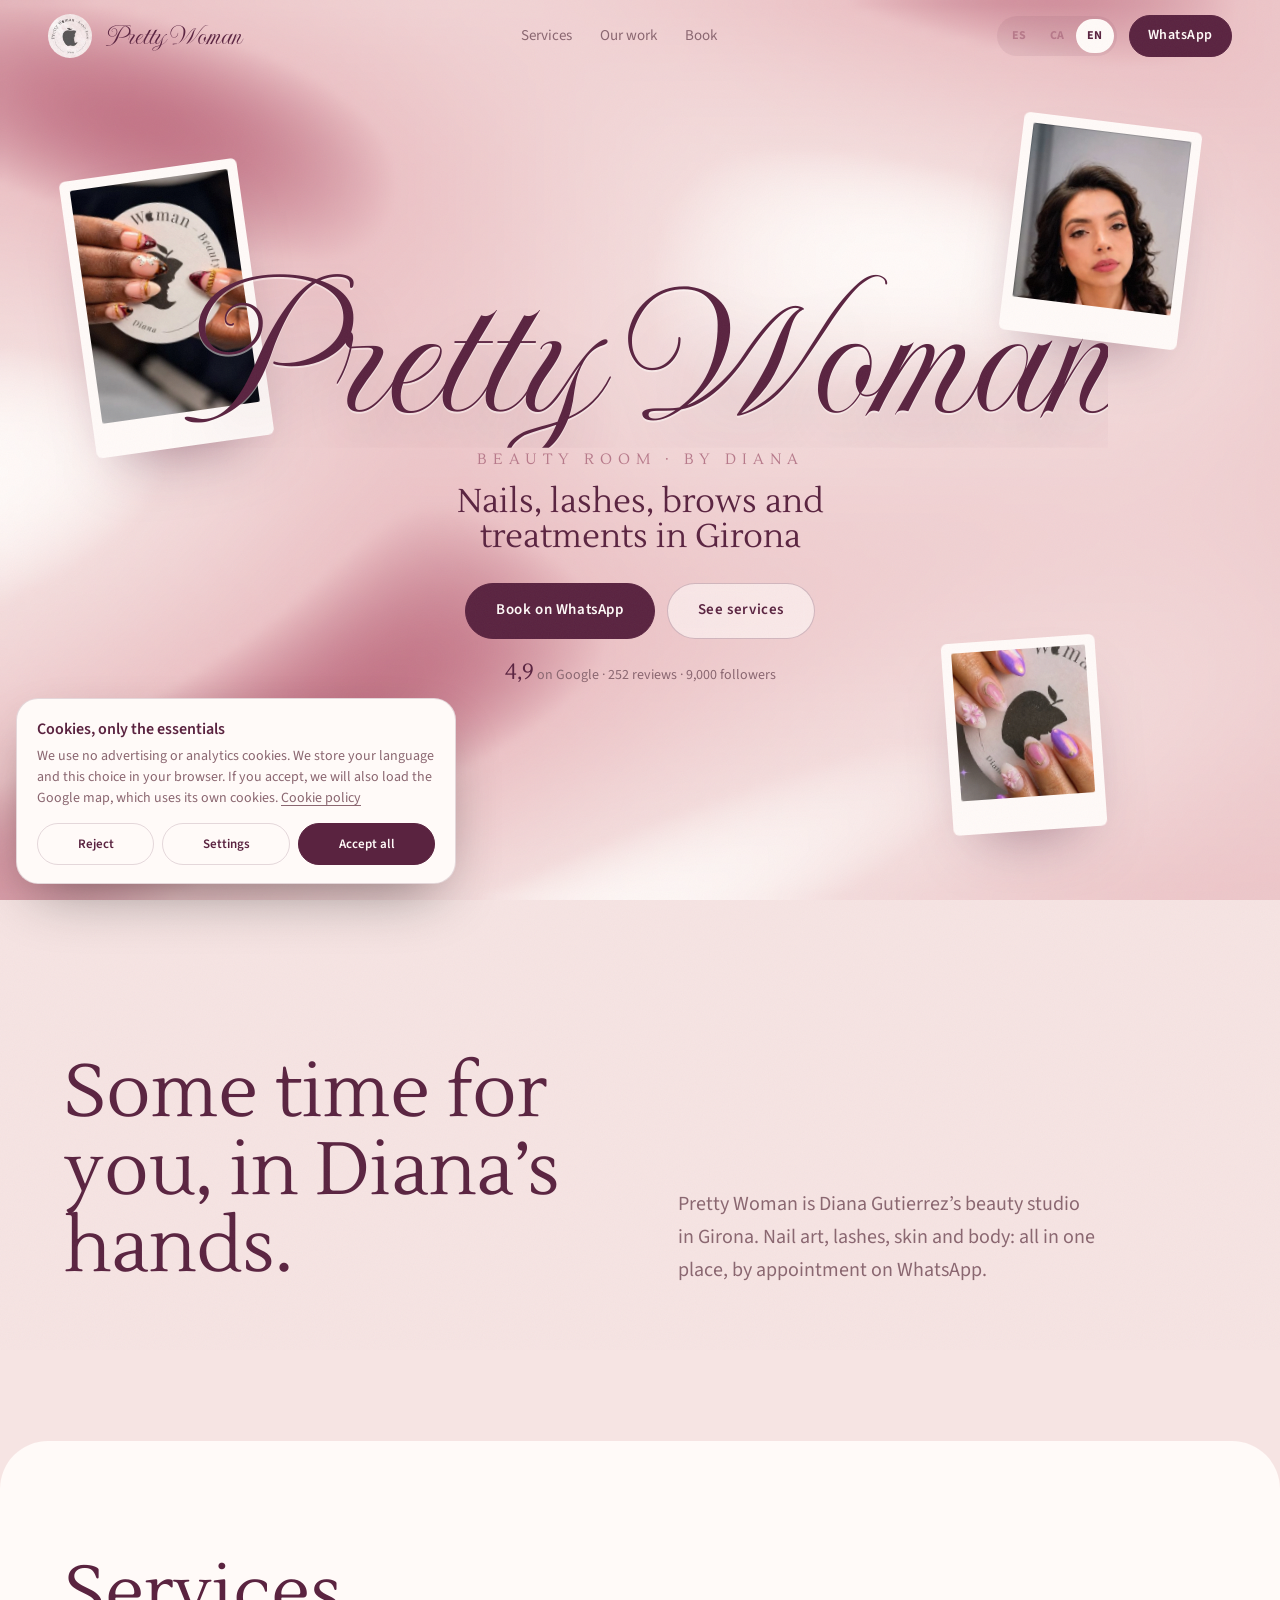
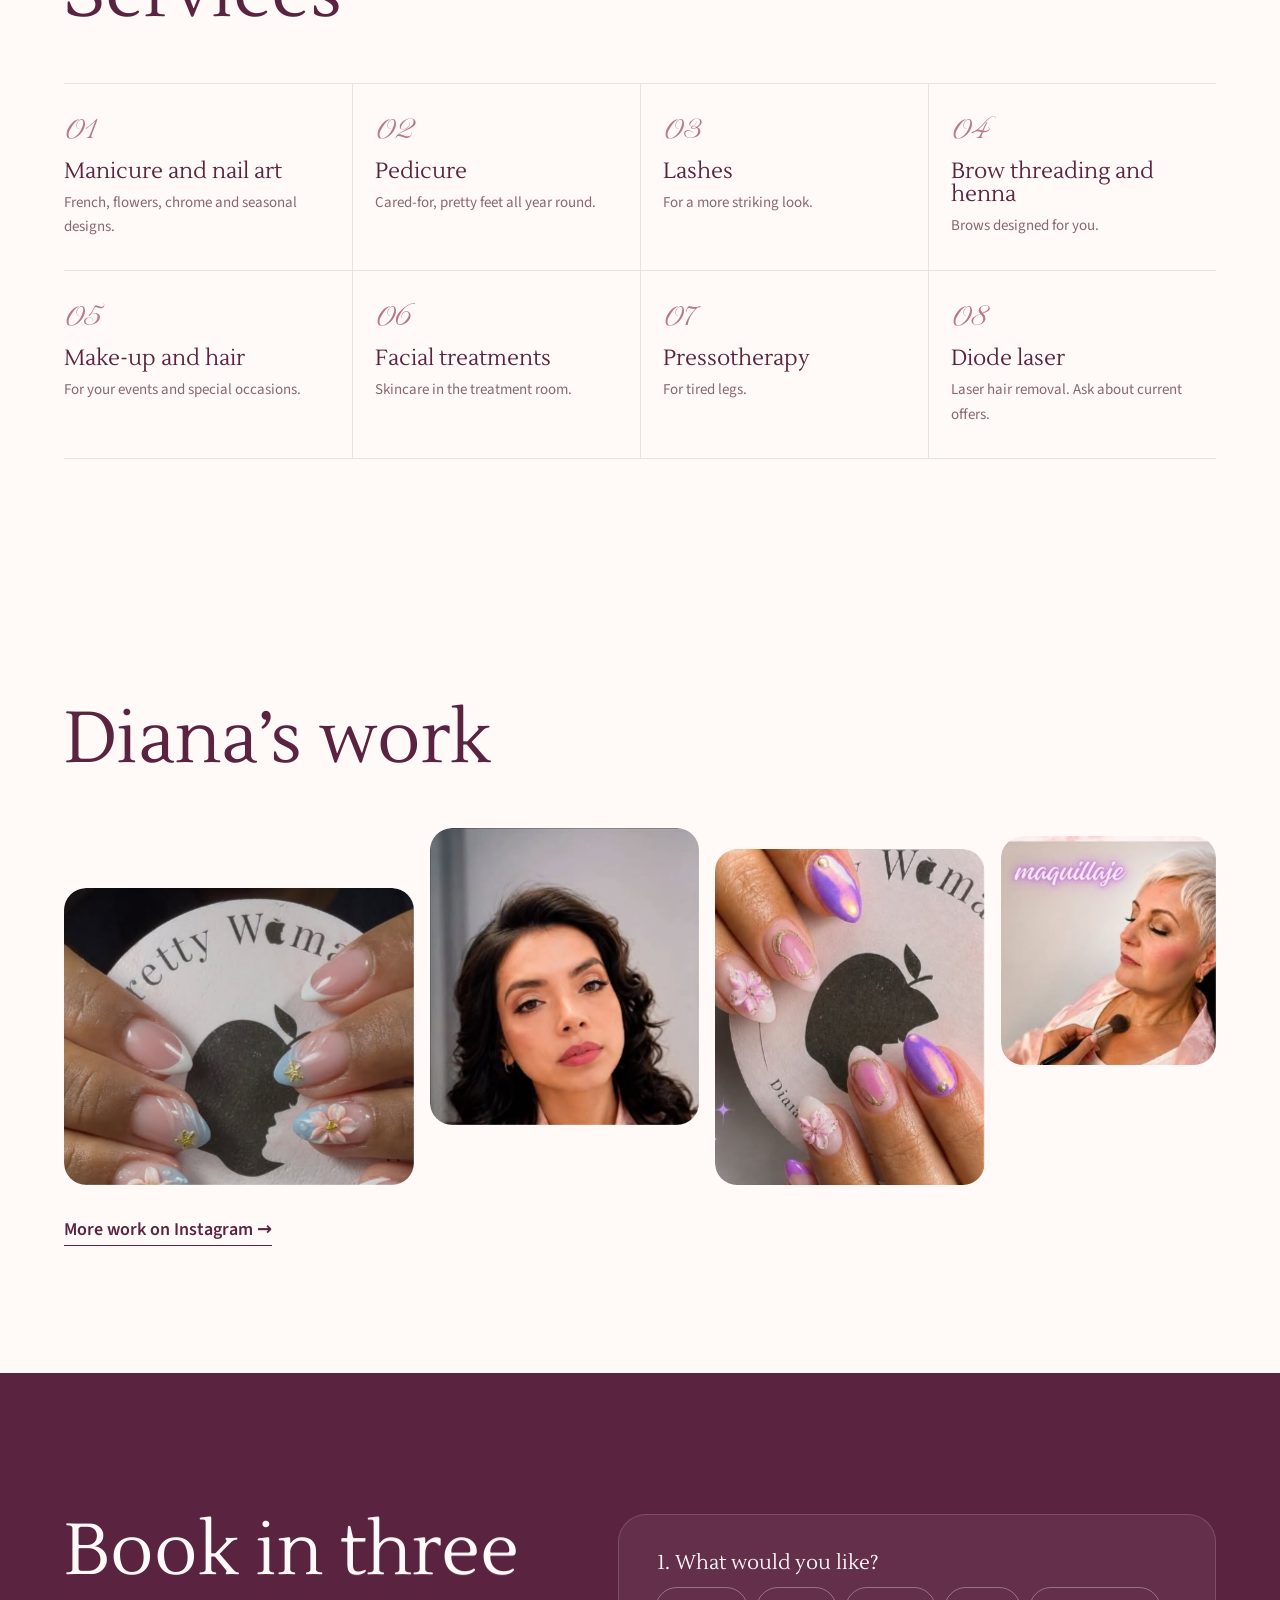
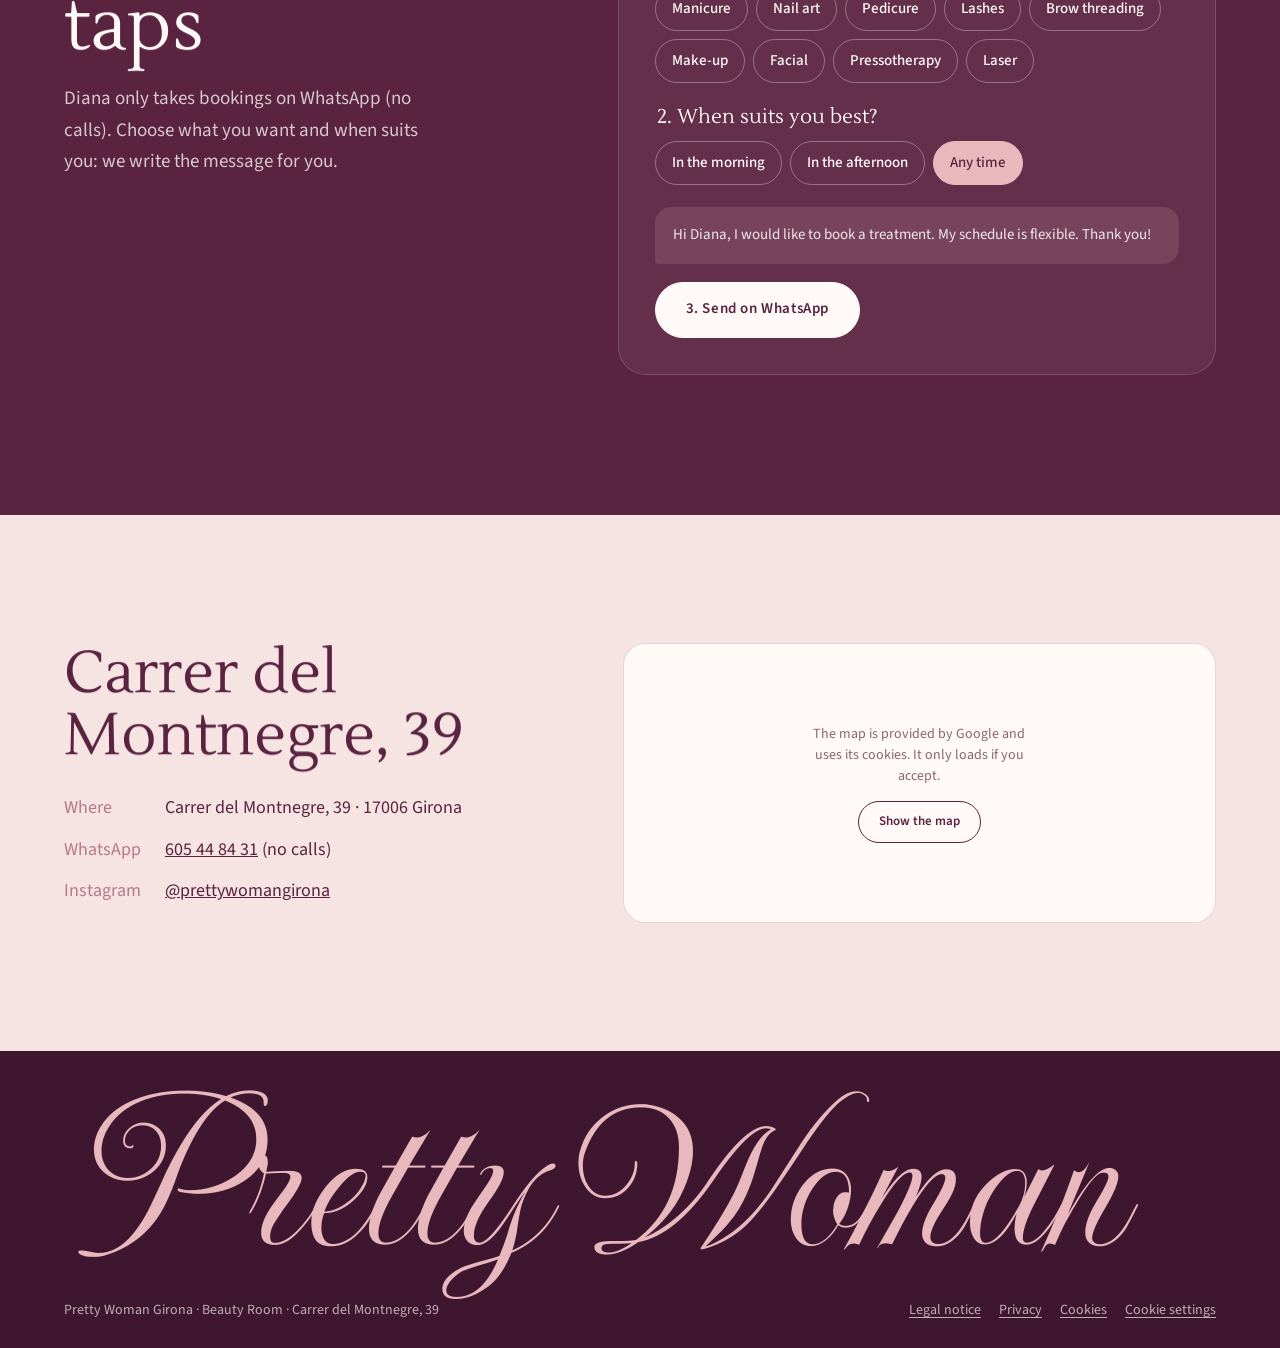
==== index.html @ 34ffedf6 "Web pretty-woman-girona Co-Authored-By: Claude Opus 5.5 <noreply@anthropic.com>" ====
<!doctype html>
<html lang="es">
<head>
<meta charset="utf-8">
<meta name="viewport" content="width=device-width, initial-scale=1, viewport-fit=cover">
<title>Pretty Woman Girona · Beauty Room by Diana</title>
<meta name="description" content="Pretty Woman Girona, Carrer del Montnegre 39. Centro de estética y belleza de Diana Gutierrez: uñas, pestañas, cejas con hilo, maquillaje, faciales, presoterapia y láser. 4,9 en Google con 252 reseñas. Cita por WhatsApp.">
<meta name="theme-color" content="#f6e4e3">
<link rel="icon" href="assets/favicon.svg" type="image/svg+xml">
<link rel="alternate" hreflang="es" href="?lang=es"><link rel="alternate" hreflang="ca" href="?lang=ca"><link rel="alternate" hreflang="en" href="?lang=en">
<meta property="og:title" content="Pretty Woman Girona · Beauty Room">
<meta property="og:description" content="Uñas, pestañas, cejas, maquillaje y tratamientos. Cita por WhatsApp.">
<meta property="og:image" content="assets/img/unas-tarjeta.jpg">
<script>document.documentElement.classList.add('js')</script>
<link rel="stylesheet" href="css/fonts.css">
<link rel="stylesheet" href="css/premium.css">
<link rel="stylesheet" href="css/style.css">
<link rel="stylesheet" href="css/legal.css">
<script type="application/ld+json">
{"@context":"https://schema.org","@type":"BeautySalon","name":"Pretty Woman Girona","telephone":"+34605448431","address":{"@type":"PostalAddress","streetAddress":"Carrer del Montnegre, 39","postalCode":"17006","addressLocality":"Girona","addressRegion":"Girona","addressCountry":"ES"},"aggregateRating":{"@type":"AggregateRating","ratingValue":"4.9","reviewCount":"252"},"sameAs":["https://www.instagram.com/prettywomangirona/"]}
</script>
</head>
<body class="grain">
<a class="skip" href="#main" data-i18n="skip">Saltar al contenido</a>

<header class="top">
  <a class="brand" href="#main" aria-label="Pretty Woman Girona, inicio"><img src="assets/img/logo.jpg" alt="" width="44" height="44"><span>Pretty Woman</span></a>
  <nav class="nav" aria-label="Principal">
    <a href="#servicios" data-i18n="n1">Servicios</a>
    <a href="#trabajos" data-i18n="n2">Trabajos</a>
    <a href="#cita" data-i18n="n3">Pide tu cita</a>
  </nav>
  <div class="top-r">
    <div class="langs" role="group" aria-label="Idioma"><button type="button" data-lang="es">ES</button><button type="button" data-lang="ca">CA</button><button type="button" data-lang="en">EN</button></div>
    <a class="btn btn-sm wa" href="https://wa.me/34605448431" target="_blank" rel="noopener" data-mag>WhatsApp</a>
  </div>
</header>

<main id="main">
  <!-- PORTADA: satén rosa en movimiento y el nombre en caligrafía -->
  <section class="hero" id="hero" aria-labelledby="h1">
    <canvas class="satin" id="satin" aria-hidden="true"></canvas>
    <figure class="card c1" aria-hidden="true"><img src="assets/img/unas-tarjeta.jpg" alt="" width="360" height="640"></figure>
    <figure class="card c2" aria-hidden="true"><img src="assets/img/peinado-maquillaje.jpg" alt="" width="360" height="397"></figure>
    <figure class="card c3" aria-hidden="true"><img src="assets/img/unas-lila.jpg" alt="" width="410" height="512"></figure>
    <div class="hero-in">
      <p class="script" aria-hidden="true">Pretty Woman</p>
      <p class="room" data-hero data-d=".9">Beauty Room · by Diana</p>
      <h1 id="h1" data-split data-hero data-d="1" data-i18n="h1">Uñas, pestañas, cejas y tratamientos en Girona</h1>
      <div class="hero-cta" data-hero data-d="1.2">
        <a class="btn wa" href="https://wa.me/34605448431" target="_blank" rel="noopener" data-mag data-i18n="cita">Pedir cita por WhatsApp</a>
        <a class="btn btn-line" href="#servicios" data-mag data-i18n="see">Ver servicios</a>
      </div>
      <p class="hero-rate" data-hero data-d="1.3"><b>4,9</b> <span data-i18n="rate">en Google · 252 reseñas · 9.000 seguidoras</span></p>
    </div>
  </section>

  <!-- MANIFIESTO -->
  <section class="intro" aria-labelledby="i-h">
    <h2 id="i-h" data-split data-i18n="ih">Un rato para ti, en manos de Diana.</h2>
    <p data-up data-i18n="ip">Pretty Woman es el centro de estética y belleza de Diana Gutierrez en Girona. Uñas con diseño, mirada, piel y cuerpo: todo en un mismo sitio, con cita previa por WhatsApp.</p>
  </section>

  <!-- SERVICIOS -->
  <section class="servicios" id="servicios" aria-labelledby="s-h">
    <h2 id="s-h" class="s-h" data-split data-i18n="sh">Servicios</h2>
    <ol class="svc">
      <li data-up><span>01</span><h3 data-i18n="s1">Manicura y diseños de uñas</h3><p data-i18n="s1p">Francesa, flores, cromados y diseños de temporada.</p></li>
      <li data-up=".05"><span>02</span><h3 data-i18n="s2">Pedicura</h3><p data-i18n="s2p">Pies cuidados y bonitos todo el año.</p></li>
      <li data-up=".1"><span>03</span><h3 data-i18n="s3">Pestañas</h3><p data-i18n="s3p">Para una mirada con más presencia.</p></li>
      <li data-up=".15"><span>04</span><h3 data-i18n="s4">Cejas con hilo y henna</h3><p data-i18n="s4p">Diseño de cejas a tu medida.</p></li>
      <li data-up=".2"><span>05</span><h3 data-i18n="s5">Maquillaje y peinado</h3><p data-i18n="s5p">Para tus eventos y ocasiones especiales.</p></li>
      <li data-up=".25"><span>06</span><h3 data-i18n="s6">Tratamientos faciales</h3><p data-i18n="s6p">Cuidado de la piel en cabina.</p></li>
      <li data-up=".3"><span>07</span><h3 data-i18n="s7">Presoterapia</h3><p data-i18n="s7p">Para las piernas cansadas.</p></li>
      <li data-up=".35"><span>08</span><h3 data-i18n="s8">Láser de diodo</h3><p data-i18n="s8p">Depilación láser. Pregunta por las promociones.</p></li>
    </ol>
  </section>

  <!-- TRABAJOS -->
  <section class="trabajos" id="trabajos" aria-labelledby="t-h">
    <h2 id="t-h" data-split data-i18n="th">Trabajos de Diana</h2>
    <div class="gal">
      <figure class="g1" data-img><img src="assets/img/unas-verano.jpg" alt="Uñas almendra con francesa y flores en relieve" width="512" height="435" loading="lazy" data-i18n-attr="alt:g1"></figure>
      <figure class="g2" data-img><img src="assets/img/peinado-maquillaje.jpg" alt="Clienta con peinado de ondas y maquillaje" width="360" height="397" loading="lazy" data-i18n-attr="alt:g2"></figure>
      <figure class="g3" data-img><img src="assets/img/unas-lila.jpg" alt="Uñas lila con cromado y flor en 3D" width="410" height="512" loading="lazy" data-i18n-attr="alt:g3"></figure>
      <figure class="g4" data-img><img src="assets/img/maquillaje.jpg" alt="Maquillaje a una clienta con brocha" width="288" height="307" loading="lazy" data-i18n-attr="alt:g4"></figure>
    </div>
    <a class="link" href="https://www.instagram.com/prettywomangirona/" target="_blank" rel="noopener" data-i18n="more">Más trabajos en Instagram →</a>
  </section>

  <!-- PIDE TU CITA: arma el mensaje de WhatsApp -->
  <section class="cita" id="cita" aria-labelledby="c-h">
    <div class="c-txt">
      <h2 id="c-h" data-split data-i18n="ch">Tu cita en tres toques</h2>
      <p data-up data-i18n="cp">Diana atiende solo por WhatsApp (no llamadas). Elige qué quieres y cuándo te va mejor: te dejamos el mensaje escrito.</p>
    </div>
    <form class="c-form" id="citaForm" data-up=".1">
      <fieldset><legend data-i18n="l1">1. ¿Qué te hacemos?</legend><div class="chips" id="chips"></div></fieldset>
      <fieldset><legend data-i18n="l2">2. ¿Cuándo te va mejor?</legend><div class="chips" id="when"></div></fieldset>
      <p class="preview" id="preview" aria-live="polite"></p>
      <a class="btn" id="send" href="https://wa.me/34605448431" target="_blank" rel="noopener" data-mag data-i18n="send">3. Enviar por WhatsApp</a>
    </form>
  </section>

  <!-- VISITA -->
  <section class="visita" id="visita" aria-labelledby="v-h">
    <div class="v-txt">
      <h2 id="v-h" data-split>Carrer del Montnegre, 39</h2>
      <dl>
        <dt data-i18n="d1">Dónde</dt><dd>Carrer del Montnegre, 39 · 17006 Girona</dd>
        <dt>WhatsApp</dt><dd><a class="wa" href="https://wa.me/34605448431" target="_blank" rel="noopener">605 44 84 31</a> <span data-i18n="d2v">(no llamadas)</span></dd>
        <dt>Instagram</dt><dd><a href="https://www.instagram.com/prettywomangirona/" target="_blank" rel="noopener">@prettywomangirona</a></dd>
      </dl>
    </div>
    <div class="cc-map v-map" data-src="https://www.google.com/maps?q=Pretty+Woman+Girona,+Carrer+del+Montnegre+39,+17006+Girona&output=embed" data-title="Mapa: Pretty Woman Girona"></div>
  </section>
</main>

<footer class="foot">
  <p class="foot-script" aria-hidden="true">Pretty Woman</p>
  <div class="foot-row">
    <p>Pretty Woman Girona · Beauty Room · Carrer del Montnegre, 39</p>
    <nav class="foot-links" aria-label="Información legal">
      <a href="aviso-legal.html" data-i18n="lg1">Aviso legal</a>
      <a href="privacidad.html" data-i18n="lg2">Privacidad</a>
      <a href="cookies.html" data-i18n="lg3">Cookies</a>
      <button type="button" data-cookies-open data-i18n="lg4">Configurar cookies</button>
    </nav>
  </div>
</footer>

<script src="js/lang.js"></script>
<script src="js/i18n.js" data-site="pretty-woman-girona"></script>
<script src="js/consent.js" data-site="pretty-woman-girona"></script>
<script src="js/vendor/gsap.min.js"></script>
<script src="js/vendor/ScrollTrigger.min.js"></script>
<script src="js/vendor/lenis.min.js"></script>
<script src="js/premium.js"></script>
<script src="js/main.js"></script>
</body>
</html>
---- css/fonts.css ----
/* Fuentes alojadas en la propia web (sin llamadas a Google) */
@font-face {
  font-family: 'Imperial Script';
  font-style: normal;
  font-weight: 400;
  font-display: swap;
  src: url(../assets/fonts/imperial-script-normal-400-latin-ext.woff2) format('woff2');
  unicode-range: U+0100-02BA, U+02BD-02C5, U+02C7-02CC, U+02CE-02D7, U+02DD-02FF, U+0304, U+0308, U+0329, U+1D00-1DBF, U+1E00-1E9F, U+1EF2-1EFF, U+2020, U+20A0-20AB, U+20AD-20C4, U+2113, U+2C60-2C7F, U+A720-A7FF;
}
@font-face {
  font-family: 'Imperial Script';
  font-style: normal;
  font-weight: 400;
  font-display: swap;
  src: url(../assets/fonts/imperial-script-normal-400-latin.woff2) format('woff2');
  unicode-range: U+0000-00FF, U+0131, U+0152-0153, U+02BB-02BC, U+02C6, U+02DA, U+02DC, U+0304, U+0308, U+0329, U+2000-206F, U+20AC, U+2122, U+2191, U+2193, U+2212, U+2215, U+FEFF, U+FFFD;
}
@font-face {
  font-family: 'Lustria';
  font-style: normal;
  font-weight: 400;
  font-display: swap;
  src: url(../assets/fonts/lustria-normal-400-latin.woff2) format('woff2');
  unicode-range: U+0000-00FF, U+0131, U+0152-0153, U+02BB-02BC, U+02C6, U+02DA, U+02DC, U+0304, U+0308, U+0329, U+2000-206F, U+20AC, U+2122, U+2191, U+2193, U+2212, U+2215, U+FEFF, U+FFFD;
}
@font-face {
  font-family: 'Source Sans 3';
  font-style: normal;
  font-weight: 300 700;
  font-display: swap;
  src: url(../assets/fonts/source-sans-3-normal-300-700-latin-ext.woff2) format('woff2');
  unicode-range: U+0100-02BA, U+02BD-02C5, U+02C7-02CC, U+02CE-02D7, U+02DD-02FF, U+0304, U+0308, U+0329, U+1D00-1DBF, U+1E00-1E9F, U+1EF2-1EFF, U+2020, U+20A0-20AB, U+20AD-20C4, U+2113, U+2C60-2C7F, U+A720-A7FF;
}
@font-face {
  font-family: 'Source Sans 3';
  font-style: normal;
  font-weight: 300 700;
  font-display: swap;
  src: url(../assets/fonts/source-sans-3-normal-300-700-latin.woff2) format('woff2');
  unicode-range: U+0000-00FF, U+0131, U+0152-0153, U+02BB-02BC, U+02C6, U+02DA, U+02DC, U+0304, U+0308, U+0329, U+2000-206F, U+20AC, U+2122, U+2191, U+2193, U+2212, U+2215, U+FEFF, U+FFFD;
}
---- css/premium.css ----
/* Kit premium común (lote Girona 2): máscaras de palabras, grano de película, marquesinas y Lenis */
html.lenis, html.lenis body { height: auto; }
.lenis.lenis-smooth { scroll-behavior: auto !important; }
.lenis.lenis-stopped { overflow: hidden; }
.js:not(.ready) [data-hero], .js:not(.ready) [data-split] { visibility: hidden; }
.w { display: inline-block; overflow: hidden; vertical-align: top; padding: 0 .02em .1em; margin: 0 -.02em -.1em; }
.w-i { display: inline-block; will-change: transform; }
[data-img] { overflow: hidden; }
[data-img] img, [data-img] video { transform-origin: 50% 50%; }
[data-mag] { transition: translate .5s cubic-bezier(.2, .9, .3, 1.2); }
/* grano de película sobre toda la web */
.grain::after { content: ""; position: fixed; inset: -50%; z-index: 300; pointer-events: none; opacity: var(--grain, .06);
  background: url("data:image/svg+xml,%3Csvg xmlns='http://www.w3.org/2000/svg' width='220' height='220'%3E%3Cfilter id='n'%3E%3CfeTurbulence type='fractalNoise' baseFrequency='.85' numOctaves='3' stitchTiles='stitch'/%3E%3C/filter%3E%3Crect width='220' height='220' filter='url(%23n)'/%3E%3C/svg%3E");
  animation: grain 1.2s steps(6) infinite; }
@keyframes grain { 0% { translate: 0 0; } 20% { translate: -4% 3%; } 40% { translate: 3% -5%; } 60% { translate: -6% -2%; } 80% { translate: 5% 4%; } 100% { translate: 0 0; } }
/* marquesina infinita */
.mq { overflow: hidden; white-space: nowrap; }
.mq-t { display: inline-flex; animation: mq var(--mq, 30s) linear infinite; }
.mq-t > * { flex: none; }
@keyframes mq { to { transform: translateX(-50%); } }
@media (prefers-reduced-motion: reduce) { .grain::after, .mq-t { animation: none; } }
---- css/style.css ----
/* Pretty Woman · «Satén»: seda rosa que se mueve detrás de una caligrafía, tarjetas flotantes y la cita armada para WhatsApp */
:root {
  --blush: #f6e4e3; --pearl: #fffaf8; --rose: #e9b8bd; --mauve: #b7798a; --plum: #5a2340; --plum-2: #3e1630; --mute: #8a6670; --line: #5a23401f;
  --f-s: "Imperial Script", cursive; --f-d: "Lustria", Georgia, serif; --f-b: "Source Sans 3", system-ui, sans-serif;
  --ease: cubic-bezier(.16, 1, .3, 1); --r: 22px;
  --c-bg: var(--blush); --c-card: var(--pearl); --c-ink: var(--plum); --c-mute: var(--mute); --c-line: #5a234029; --c-acc: var(--plum); --c-acc-ink: var(--pearl);
}
*, *::before, *::after { box-sizing: border-box; }
html { -webkit-text-size-adjust: 100%; }
body { margin: 0; background: var(--blush); color: var(--plum); font: 400 18px/1.65 var(--f-b); -webkit-font-smoothing: antialiased; overflow-x: hidden; --grain: .04; }
img { display: block; max-width: 100%; height: auto; }
a { color: inherit; }
::selection { background: var(--plum); color: var(--pearl); }
:focus-visible { outline: 2px solid var(--plum); outline-offset: 3px; }
.skip { position: absolute; left: 12px; top: -60px; z-index: 100; padding: 10px 16px; background: var(--plum); color: var(--pearl); border-radius: 999px; }
.skip:focus { top: 12px; }
h1, h2, h3 { margin: 0; font-family: var(--f-d); font-weight: 400; line-height: 1.05; }
h2 { font-size: clamp(40px, 5.6vw, 88px); }
.btn { display: inline-flex; align-items: center; justify-content: center; min-height: 56px; padding: 0 30px; border-radius: 999px; background: var(--plum); color: var(--pearl); text-decoration: none; font-weight: 600; font-size: 15px; letter-spacing: .04em; border: 1px solid var(--plum); }
.btn-line { background: #fffaf899; color: var(--plum); border-color: #5a234040; backdrop-filter: blur(6px); }
.btn-sm { min-height: 42px; padding: 0 18px; font-size: 14px; }
@media (hover: hover) and (pointer: fine) { .btn { transition: background .35s, color .35s, box-shadow .4s; } .btn:hover { background: var(--plum-2); box-shadow: 0 16px 40px -14px #5a2340aa; } .btn-line:hover { background: var(--plum); color: var(--pearl); } }

/* ---------- cabecera ---------- */
.top { position: fixed; z-index: 50; inset: 0 0 auto; display: flex; align-items: center; justify-content: space-between; gap: 16px; padding: 14px clamp(16px, 4vw, 48px); transition: background .4s, translate .6s var(--ease); }
.top.solid { background: #f6e4e3e6; backdrop-filter: blur(14px); }
.top.hide { translate: 0 -100%; }
.brand { display: flex; align-items: center; gap: 12px; text-decoration: none; font: 400 30px/1 var(--f-s); }
.brand img { width: 44px; height: 44px; border-radius: 50%; }
.nav { display: flex; gap: 28px; font-size: 15px; }
.nav a { text-decoration: none; color: var(--mute); }
.top-r { display: flex; align-items: center; gap: 12px; }
.langs { display: flex; padding: 3px; border-radius: 999px; background: #5a234012; }
.langs button { min-width: 38px; min-height: 34px; border: 0; border-radius: 999px; background: none; color: var(--mauve); font: 700 12px/1 var(--f-b); }
.langs button[aria-pressed="true"] { background: var(--pearl); color: var(--plum); }
@media (hover: hover) and (pointer: fine) { .nav a:hover { color: var(--plum); } }
@media (max-width: 860px) { .nav { display: none; } }
@media (max-width: 460px) { .top-r .btn-sm { display: none; } }

/* ---------- portada ---------- */
.hero { position: relative; min-height: 100svh; overflow: hidden; display: grid; place-items: center; text-align: center; padding: 110px clamp(16px, 5vw, 80px) 60px; isolation: isolate; }
.satin { position: absolute; inset: 0; z-index: -2; width: 100%; height: 100%; }
.card { position: absolute; z-index: -1; margin: 0; padding: 10px 10px 34px; background: var(--pearl); border-radius: 6px; box-shadow: 0 30px 60px -30px #5a234088; }
.card img { width: 100%; height: 100%; object-fit: cover; border-radius: 2px; }
.c1 { width: clamp(130px, 14vw, 220px); aspect-ratio: 9 / 14; left: 6vw; top: 18vh; rotate: -8deg; }
.c2 { width: clamp(130px, 14vw, 220px); aspect-ratio: 9 / 11; right: 7vw; top: 14vh; rotate: 7deg; }
.c3 { width: clamp(120px, 12vw, 190px); aspect-ratio: 4 / 5; right: 14vw; bottom: 8vh; rotate: -4deg; }
.hero-in { max-width: 980px; }
.script { margin: 0; font: 400 clamp(96px, 16vw, 270px)/.9 var(--f-s); color: var(--plum); text-shadow: 0 2px 0 #fffaf880, 0 30px 60px #5a234033; }
.room { margin: 4px 0 18px; font: 400 15px/1 var(--f-d); letter-spacing: .4em; text-transform: uppercase; color: var(--mauve); }
.hero h1 { font-size: clamp(24px, 2.6vw, 38px); max-width: 24ch; margin: 0 auto; }
.hero-cta { display: flex; flex-wrap: wrap; justify-content: center; gap: 12px; margin-top: 28px; }
.hero-rate { margin: 22px 0 0; font-size: 14px; color: var(--mute); }
.hero-rate b { font: 400 22px/1 var(--f-d); color: var(--plum); }
@media (max-width: 760px) { .c1 { left: -4vw; top: 12vh; } .c2 { right: -4vw; top: 10vh; } .c3 { display: none; } .script { font-size: 25vw; } }

/* ---------- manifiesto ---------- */
.intro { display: grid; grid-template-columns: 1fr 1fr; gap: clamp(28px, 6vw, 100px); align-items: end; padding: clamp(90px, 12vw, 170px) clamp(16px, 5vw, 80px); }
.intro h2 { font-size: clamp(42px, 5.8vw, 92px); }
.intro p { margin: 0; color: var(--mute); font-size: 20px; max-width: 42ch; }
@media (max-width: 860px) { .intro { grid-template-columns: 1fr; } }

/* ---------- servicios ---------- */
.servicios { padding: clamp(70px, 9vw, 130px) clamp(16px, 5vw, 80px); background: var(--pearl); border-radius: 48px 48px 0 0; }
.s-h { margin-bottom: clamp(30px, 4vw, 56px); }
.svc { list-style: none; margin: 0; padding: 0; display: grid; grid-template-columns: repeat(4, 1fr); gap: 0; border-top: 1px solid var(--line); }
.svc li { padding: 28px 22px 30px 0; border-bottom: 1px solid var(--line); }
.svc li:not(:nth-child(4n+1)) { padding-left: 22px; border-left: 1px solid var(--line); }
.svc span { display: block; font: 400 34px/1 var(--f-s); color: var(--mauve); margin-bottom: 14px; }
.svc h3 { font-size: 22px; margin-bottom: 8px; }
.svc p { margin: 0; color: var(--mute); font-size: 15px; }
@media (max-width: 960px) { .svc { grid-template-columns: 1fr 1fr; } .svc li:not(:nth-child(4n+1)) { padding-left: 0; border-left: 0; } .svc li:nth-child(even) { padding-left: 22px; border-left: 1px solid var(--line); } }

/* ---------- trabajos ---------- */
.trabajos { padding: clamp(80px, 10vw, 150px) clamp(16px, 5vw, 80px); background: var(--pearl); }
.trabajos h2 { margin-bottom: clamp(30px, 4vw, 56px); }
.gal { display: grid; grid-template-columns: 1.3fr 1fr 1fr .8fr; gap: 16px; align-items: end; margin-bottom: 30px; }
.gal figure { margin: 0; border-radius: var(--r); }
.gal img { width: 100%; height: 100%; object-fit: cover; border-radius: var(--r); }
.g1 { aspect-ratio: 512 / 435; } .g2 { aspect-ratio: 360 / 397; margin-bottom: 60px !important; } .g3 { aspect-ratio: 4 / 5; } .g4 { aspect-ratio: 288 / 307; margin-bottom: 120px !important; }
.link { color: var(--plum); text-decoration: none; font-weight: 600; border-bottom: 1px solid currentColor; padding-bottom: 3px; }
@media (max-width: 860px) { .gal { grid-template-columns: 1fr 1fr; } .gal figure { margin-bottom: 0 !important; } }

/* ---------- cita ---------- */
.cita { display: grid; grid-template-columns: .9fr 1.1fr; gap: clamp(28px, 5vw, 80px); align-items: start; padding: clamp(90px, 11vw, 160px) clamp(16px, 5vw, 80px); background: var(--plum); color: var(--pearl); }
.cita h2 { margin-bottom: 18px; }
.c-txt p { color: #fffaf8c4; max-width: 40ch; font-size: 19px; }
.c-form { background: #fffaf80f; border: 1px solid #fffaf826; border-radius: 28px; padding: clamp(20px, 3vw, 36px); }
.c-form fieldset { border: 0; margin: 0 0 22px; padding: 0; }
.c-form legend { margin-bottom: 12px; font: 400 20px/1.2 var(--f-d); }
.chips { display: flex; flex-wrap: wrap; gap: 8px; }
.chips button { min-height: 44px; padding: 0 16px; border-radius: 999px; border: 1px solid #fffaf855; background: none; color: var(--pearl); font: 500 15px/1 var(--f-b); cursor: pointer; transition: background .25s, color .25s; }
.chips button[aria-pressed="true"] { background: var(--rose); border-color: var(--rose); color: var(--plum); }
.preview { min-height: 3.4em; margin: 0 0 18px; padding: 16px 18px; border-radius: 16px 16px 16px 4px; background: #e9b8bd26; font-size: 15px; color: #fffaf8e6; }
.cita .btn { background: var(--pearl); color: var(--plum); border-color: var(--pearl); }
@media (max-width: 860px) { .cita { grid-template-columns: 1fr; } }

/* ---------- visita ---------- */
.visita { display: grid; grid-template-columns: 1fr 1.2fr; gap: clamp(24px, 5vw, 80px); padding: clamp(80px, 10vw, 130px) clamp(16px, 5vw, 80px); }
.visita h2 { font-size: clamp(36px, 4.6vw, 70px); margin-bottom: 26px; }
.visita dl { display: grid; grid-template-columns: auto 1fr; gap: 12px 24px; margin: 0; }
.visita dt { color: var(--mauve); }
.visita dd { margin: 0; }
.v-map { min-height: 380px; }
@media (max-width: 860px) { .visita { grid-template-columns: 1fr; } }

.foot { padding: 26px clamp(16px, 5vw, 80px); background: var(--plum-2); color: #fffaf8aa; overflow: hidden; }
.foot-script { margin: 0 0 14px; font: 400 clamp(90px, 18vw, 280px)/.9 var(--f-s); color: var(--rose); white-space: nowrap; }
.foot-row { display: flex; flex-wrap: wrap; justify-content: space-between; gap: 12px 24px; font-size: 14px; }
.foot-row p { margin: 0; }
.foot-links { display: flex; flex-wrap: wrap; gap: 18px; }
.foot-links a, .foot-links button { color: inherit; font: inherit; background: none; border: 0; padding: 0; cursor: pointer; text-decoration: underline; text-underline-offset: 3px; }
---- css/legal.css ----
/* Común a todas las webs del lote: aviso de cookies, panel, mapa con consentimiento y páginas legales.
   Usa las variables de cada web: --c-bg --c-card --c-ink --c-mute --c-line --c-acc --c-acc-ink --f-d --f-b --r */

/* ---------- aviso de cookies ---------- */
.ck { position: fixed; z-index: 9000; left: 16px; bottom: 16px; width: min(440px, calc(100vw - 32px)); padding: 20px 20px 18px; background: var(--c-card); color: var(--c-ink); border: 1px solid var(--c-line); border-radius: var(--r, 14px); box-shadow: 0 24px 60px -20px rgba(0,0,0,.45); font: 400 14px/1.5 var(--f-b); opacity: 0; translate: 0 24px; transition: opacity .45s cubic-bezier(.2,.8,.2,1), translate .55s cubic-bezier(.2,.8,.2,1); pointer-events: none; }
.ck.show { opacity: 1; translate: 0 0; pointer-events: auto; }
.ck-h { margin: 0 0 6px; font: 600 16px/1.3 var(--f-b); }
.ck-p { margin: 0 0 14px; color: var(--c-mute); }
.ck-p a, .ck-more a { color: inherit; text-decoration: underline; text-underline-offset: 3px; }
.ck-btns { display: flex; flex-wrap: wrap; gap: 8px; }
.ck-b { flex: 1 1 auto; min-height: 42px; padding: 0 14px; border: 1px solid var(--c-line); border-radius: 999px; background: transparent; color: var(--c-ink); font: 600 13px/1 var(--f-b); }
.ck-b.ck-main { background: var(--c-acc); border-color: var(--c-acc); color: var(--c-acc-ink); }
.ck-b:focus-visible, .ck-x:focus-visible, .cc-map-btn:focus-visible { outline: 2px solid var(--c-acc); outline-offset: 2px; }
@media (hover: hover) and (pointer: fine) { .ck-b { transition: background .25s, border-color .25s; } .ck-b:hover { border-color: var(--c-ink); } .ck-b.ck-main:hover { filter: brightness(1.08); } }

.ck-dlg { width: min(520px, calc(100vw - 32px)); padding: 0; border: 1px solid var(--c-line); border-radius: var(--r, 14px); background: var(--c-card); color: var(--c-ink); font: 400 14px/1.5 var(--f-b); }
.ck-dlg::backdrop { background: rgba(0,0,0,.55); backdrop-filter: blur(3px); }
.ck-in { padding: 22px; display: grid; gap: 14px; }
.ck-top { display: flex; align-items: center; justify-content: space-between; gap: 12px; }
.ck-ph { margin: 0; font: 600 18px/1.2 var(--f-b); }
.ck-x { width: 40px; height: 40px; border: 1px solid var(--c-line); border-radius: 50%; background: none; color: inherit; font-size: 22px; line-height: 1; }
.ck-row { display: flex; gap: 16px; align-items: center; justify-content: space-between; padding: 14px 0; border-top: 1px solid var(--c-line); }
.ck-row b { display: block; margin-bottom: 2px; }
.ck-row p { margin: 0; color: var(--c-mute); font-size: 13px; }
.ck-fixed { flex: none; font-size: 12px; color: var(--c-mute); }
.ck-sw { position: relative; flex: none; width: 46px; height: 26px; }
.ck-sw input { position: absolute; inset: 0; opacity: 0; margin: 0; }
.ck-sw i { position: absolute; inset: 0; border-radius: 99px; background: var(--c-line); transition: background .25s; }
.ck-sw i::after { content: ""; position: absolute; top: 3px; left: 3px; width: 20px; height: 20px; border-radius: 50%; background: var(--c-card); box-shadow: 0 1px 3px rgba(0,0,0,.3); transition: translate .25s cubic-bezier(.3,.7,.2,1); }
.ck-sw input:checked + i { background: var(--c-acc); }
.ck-sw input:checked + i::after { translate: 20px 0; }
.ck-sw input:focus-visible + i { outline: 2px solid var(--c-acc); outline-offset: 2px; }
.ck-more { margin: 0; font-size: 13px; color: var(--c-mute); }

/* ---------- mapa con consentimiento ---------- */
.cc-map { position: relative; overflow: hidden; border-radius: var(--r, 14px); background: var(--c-card); border: 1px solid var(--c-line); min-height: 280px; }
.cc-map iframe { position: absolute; inset: 0; width: 100%; height: 100%; border: 0; }
.cc-map-ph { position: absolute; inset: 0; display: grid; place-content: center; gap: 14px; padding: 24px; text-align: center; color: var(--c-mute); font: 400 14px/1.5 var(--f-b); }
.cc-map-ph p { margin: 0; max-width: 32ch; }
.cc-map-btn { justify-self: center; min-height: 42px; padding: 0 20px; border-radius: 999px; border: 1px solid var(--c-ink); background: none; color: var(--c-ink); font: 600 13px/1 var(--f-b); }

/* ---------- páginas legales ---------- */
.legal-page { background: var(--c-bg); color: var(--c-ink); font: 400 16px/1.7 var(--f-b); margin: 0; }
.legal-top { display: flex; align-items: center; justify-content: space-between; gap: 16px; padding: 20px clamp(16px, 5vw, 56px); border-bottom: 1px solid var(--c-line); }
.legal-brand { font: 400 22px/1 var(--f-d); color: inherit; text-decoration: none; }
.legal-back { display: inline-flex; align-items: center; gap: 8px; min-height: 42px; padding: 0 16px; border: 1px solid var(--c-line); border-radius: 999px; color: inherit; text-decoration: none; font-size: 14px; }
.legal { max-width: 760px; margin: 0 auto; padding: clamp(40px, 8vw, 90px) 16px 80px; }
.legal h1 { margin: 0 0 8px; font: 400 clamp(36px, 7vw, 64px)/1.05 var(--f-d); }
.legal h2 { margin: 44px 0 10px; font: 600 20px/1.3 var(--f-b); }
.legal .upd { color: var(--c-mute); font-size: 14px; margin: 0 0 28px; }
.legal a { color: inherit; text-underline-offset: 3px; }
.legal dl { display: grid; grid-template-columns: minmax(120px, 30%) 1fr; gap: 8px 18px; margin: 16px 0; padding: 18px; border: 1px solid var(--c-line); border-radius: var(--r, 14px); background: var(--c-card); }
.legal dt { color: var(--c-mute); }
.legal dd { margin: 0; }
.legal mark { background: #ffe36e; color: #1a1a1a; padding: 0 4px; border-radius: 3px; }
.legal table { width: 100%; border-collapse: collapse; margin: 16px 0; font-size: 14px; }
.legal th, .legal td { text-align: left; vertical-align: top; padding: 10px 8px; border-bottom: 1px solid var(--c-line); }
.legal-btn { display: inline-flex; align-items: center; min-height: 44px; padding: 0 20px; border-radius: 999px; border: 1px solid var(--c-ink); background: none; color: var(--c-ink); font: 600 14px/1 var(--f-b); margin: 6px 0 12px; }
.legal-foot { padding: 28px clamp(16px, 5vw, 56px); border-top: 1px solid var(--c-line); display: flex; flex-wrap: wrap; gap: 12px 24px; align-items: center; justify-content: space-between; font-size: 13px; color: var(--c-mute); }
.legal-links { display: flex; flex-wrap: wrap; gap: 6px 18px; }
.legal-links a, .legal-links button { color: inherit; background: none; border: 0; padding: 0; font: inherit; text-decoration: underline; text-underline-offset: 3px; }
@media (max-width: 560px) { .legal dl { grid-template-columns: 1fr; gap: 2px; } .legal dd { margin-bottom: 10px; } .legal table { display: block; overflow-x: auto; } }
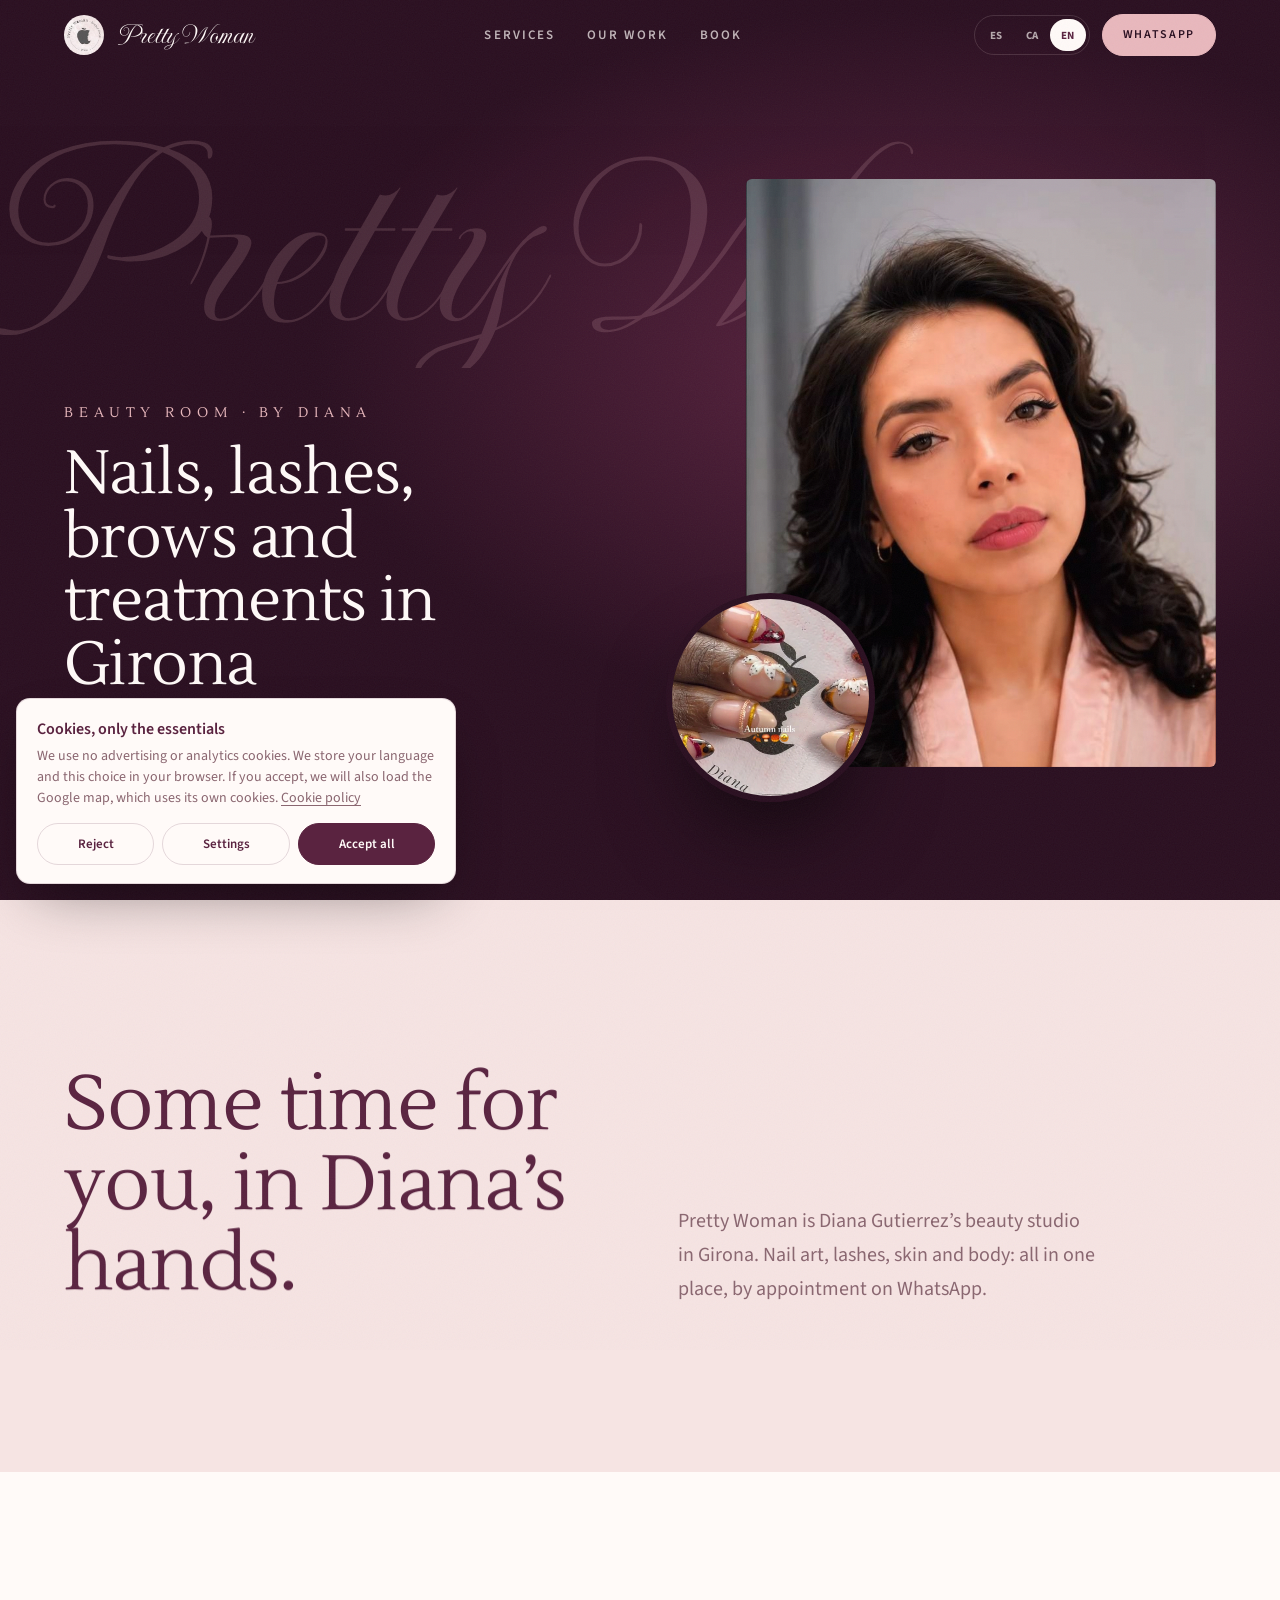
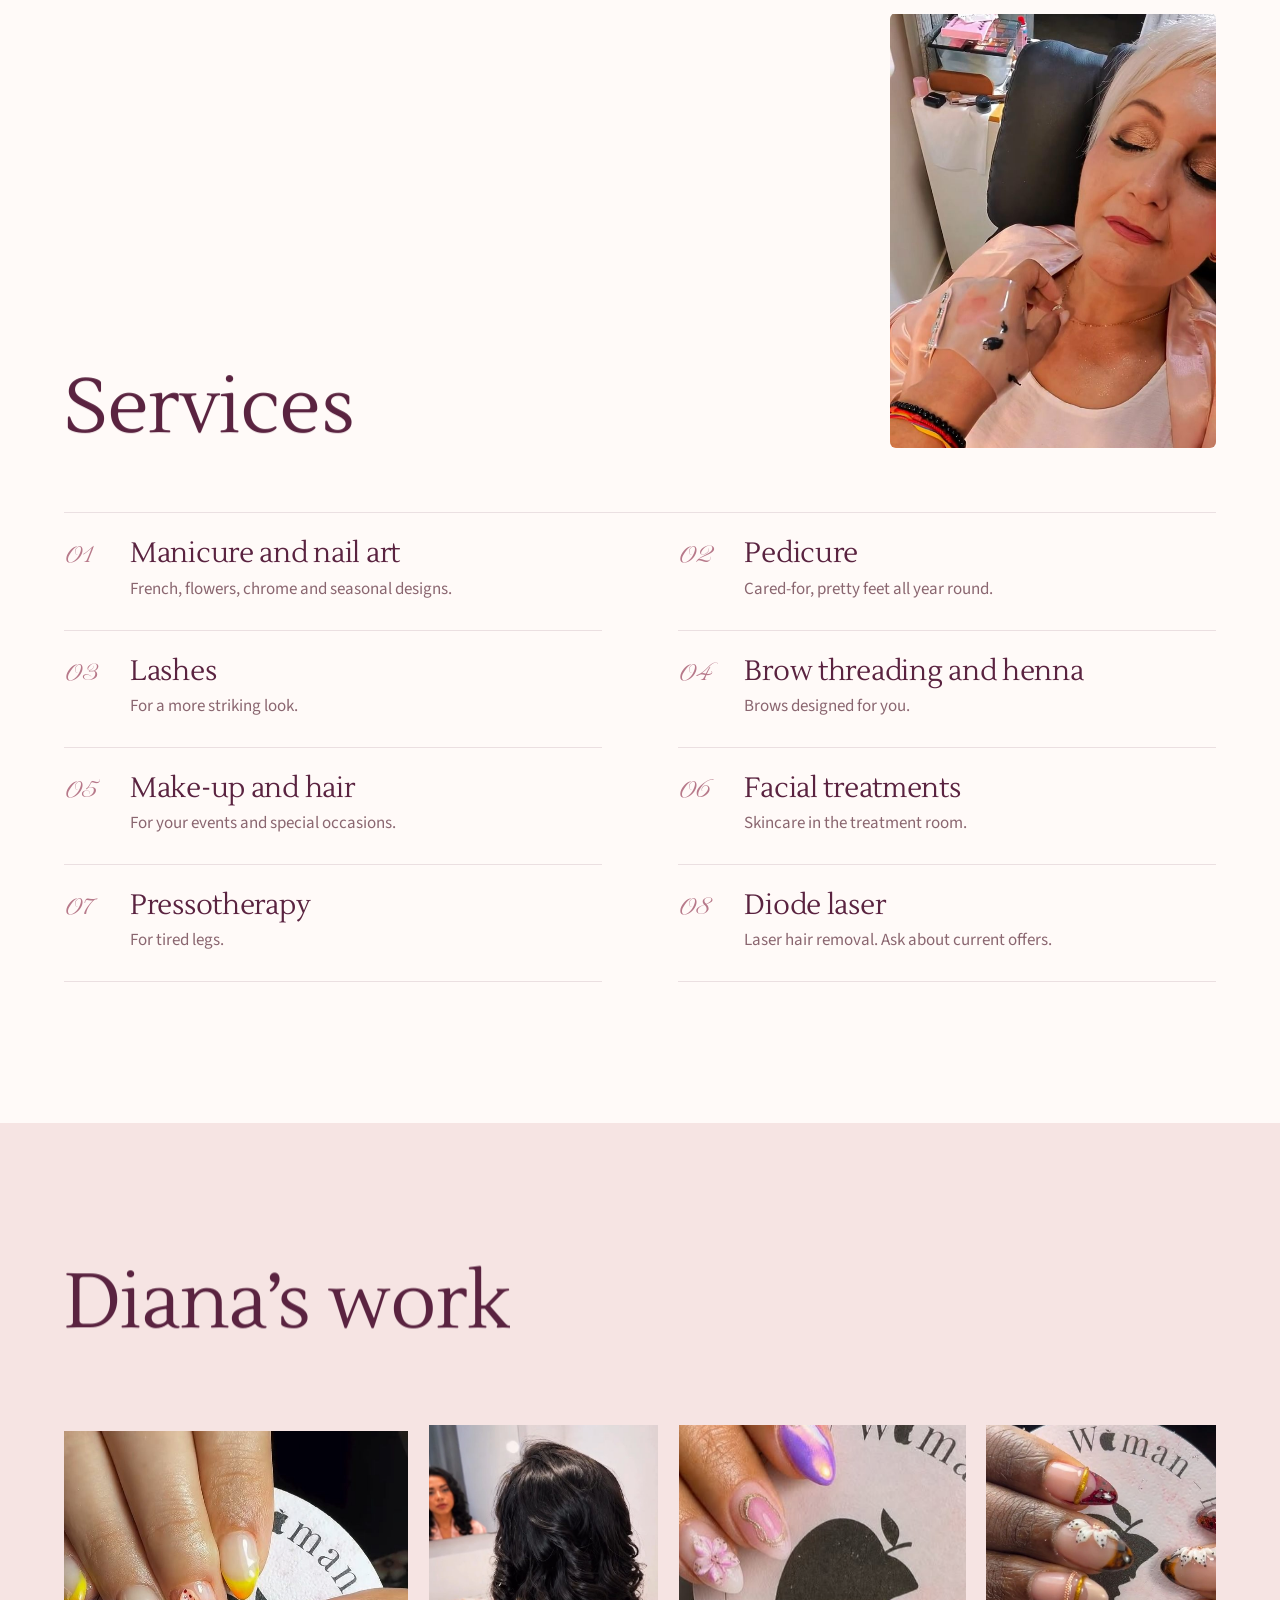
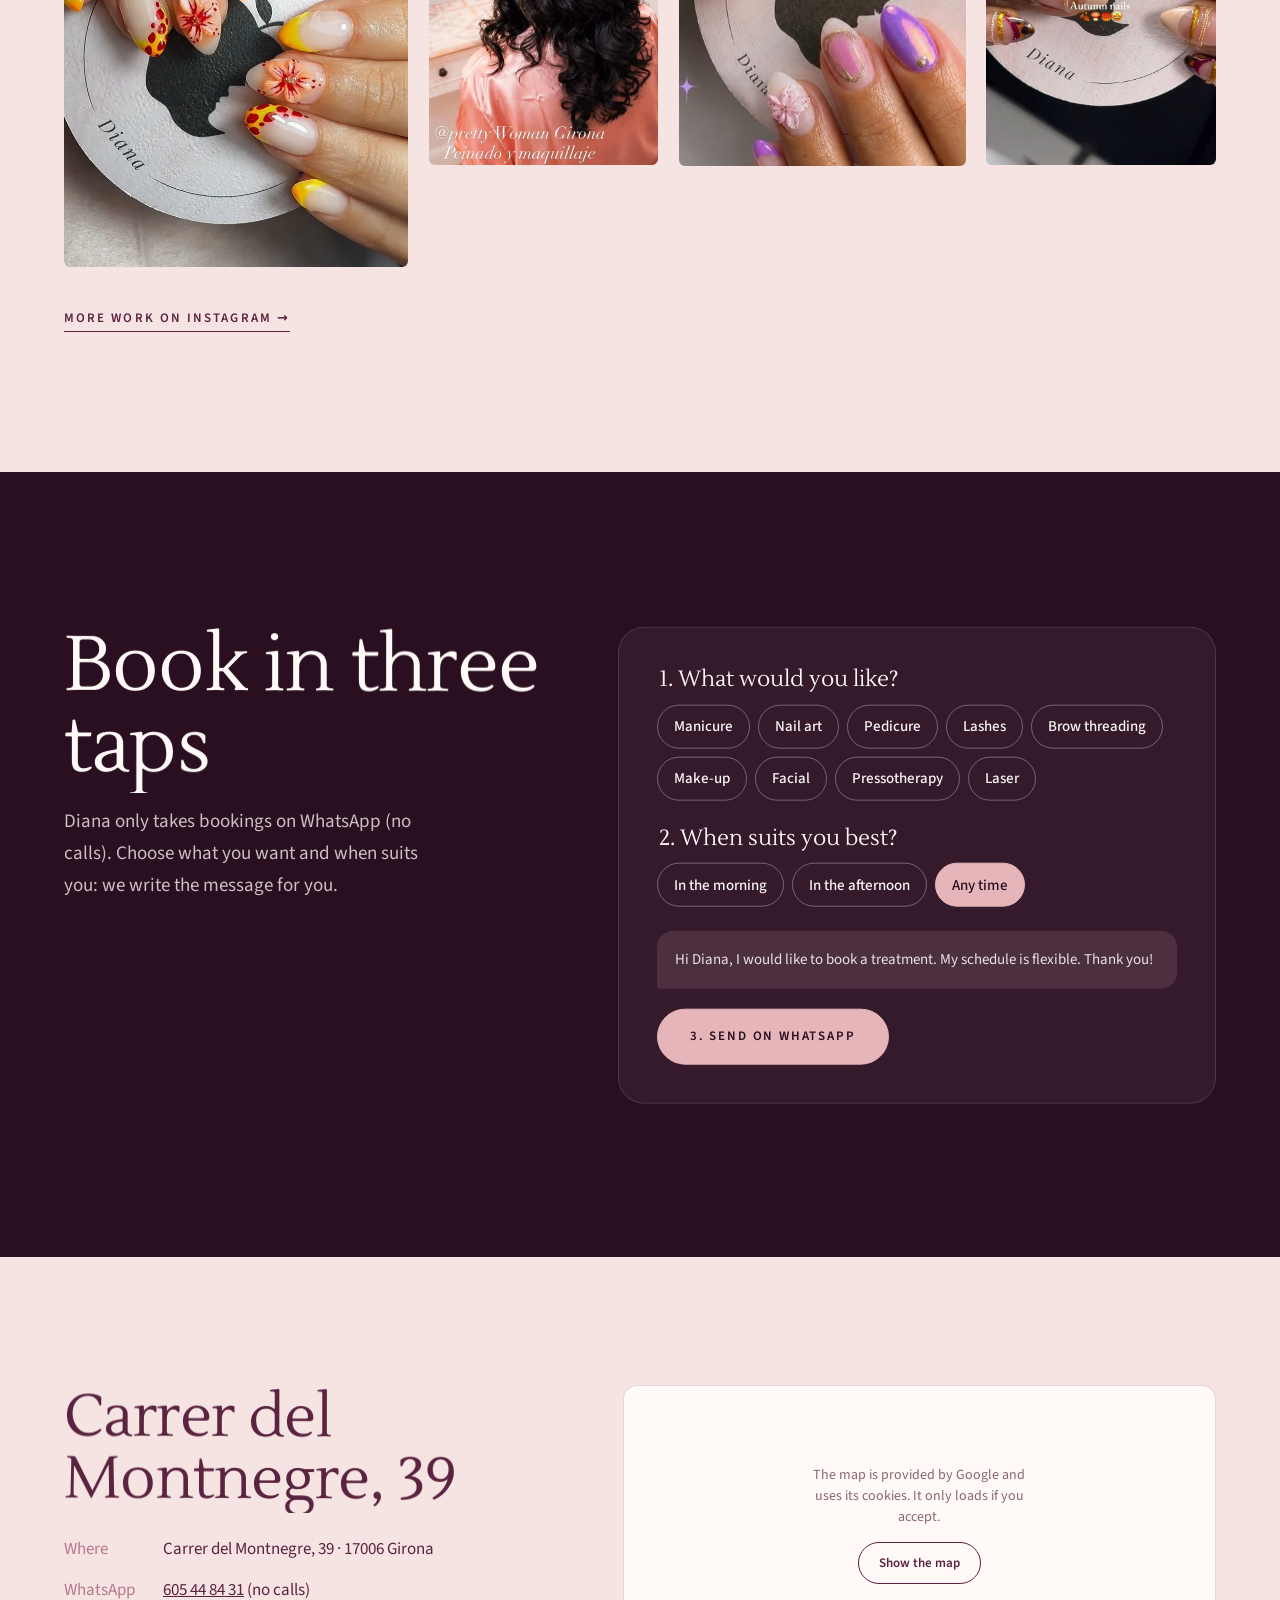
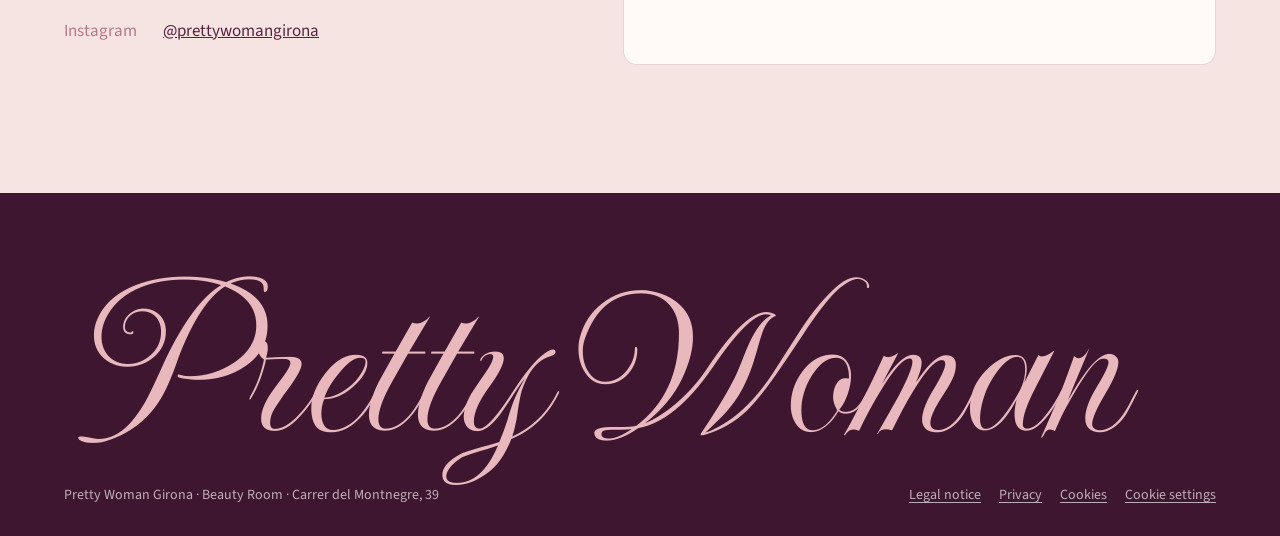
==== commit 6dd57b18: "Rediseño premium: pretty-woman-girona Co-Authored-By: Claude Opus 5.5 <noreply@anthropic.com>" ====
--- a/index.html
+++ b/index.html
@@ -5,12 +5,12 @@
 <meta name="viewport" content="width=device-width, initial-scale=1, viewport-fit=cover">
 <title>Pretty Woman Girona · Beauty Room by Diana</title>
 <meta name="description" content="Pretty Woman Girona, Carrer del Montnegre 39. Centro de estética y belleza de Diana Gutierrez: uñas, pestañas, cejas con hilo, maquillaje, faciales, presoterapia y láser. 4,9 en Google con 252 reseñas. Cita por WhatsApp.">
-<meta name="theme-color" content="#f6e4e3">
+<meta name="theme-color" content="#2a0f20">
 <link rel="icon" href="assets/favicon.svg" type="image/svg+xml">
 <link rel="alternate" hreflang="es" href="?lang=es"><link rel="alternate" hreflang="ca" href="?lang=ca"><link rel="alternate" hreflang="en" href="?lang=en">
 <meta property="og:title" content="Pretty Woman Girona · Beauty Room">
 <meta property="og:description" content="Uñas, pestañas, cejas, maquillaje y tratamientos. Cita por WhatsApp.">
-<meta property="og:image" content="assets/img/unas-tarjeta.jpg">
+<meta property="og:image" content="assets/img/peinado-poster.jpg">
 <script>document.documentElement.classList.add('js')</script>
 <link rel="stylesheet" href="css/fonts.css">
 <link rel="stylesheet" href="css/premium.css">
@@ -20,11 +20,11 @@
 {"@context":"https://schema.org","@type":"BeautySalon","name":"Pretty Woman Girona","telephone":"+34605448431","address":{"@type":"PostalAddress","streetAddress":"Carrer del Montnegre, 39","postalCode":"17006","addressLocality":"Girona","addressRegion":"Girona","addressCountry":"ES"},"aggregateRating":{"@type":"AggregateRating","ratingValue":"4.9","reviewCount":"252"},"sameAs":["https://www.instagram.com/prettywomangirona/"]}
 </script>
 </head>
-<body class="grain">
+<body class="grain" data-cursor>
 <a class="skip" href="#main" data-i18n="skip">Saltar al contenido</a>
 
 <header class="top">
-  <a class="brand" href="#main" aria-label="Pretty Woman Girona, inicio"><img src="assets/img/logo.jpg" alt="" width="44" height="44"><span>Pretty Woman</span></a>
+  <a class="brand" href="#main" aria-label="Pretty Woman Girona, inicio"><img src="assets/img/logo.jpg" alt="" width="40" height="40"><span>Pretty Woman</span></a>
   <nav class="nav" aria-label="Principal">
     <a href="#servicios" data-i18n="n1">Servicios</a>
     <a href="#trabajos" data-i18n="n2">Trabajos</a>
@@ -37,21 +37,21 @@
 </header>
 
 <main id="main">
-  <!-- PORTADA: satén rosa en movimiento y el nombre en caligrafía -->
+  <!-- PORTADA: dos reels suyos superpuestos sobre ciruela, y el nombre en caligrafía detrás -->
   <section class="hero" id="hero" aria-labelledby="h1">
-    <canvas class="satin" id="satin" aria-hidden="true"></canvas>
-    <figure class="card c1" aria-hidden="true"><img src="assets/img/unas-tarjeta.jpg" alt="" width="360" height="640"></figure>
-    <figure class="card c2" aria-hidden="true"><img src="assets/img/peinado-maquillaje.jpg" alt="" width="360" height="397"></figure>
-    <figure class="card c3" aria-hidden="true"><img src="assets/img/unas-lila.jpg" alt="" width="410" height="512"></figure>
-    <div class="hero-in">
-      <p class="script" aria-hidden="true">Pretty Woman</p>
-      <p class="room" data-hero data-d=".9">Beauty Room · by Diana</p>
-      <h1 id="h1" data-split data-hero data-d="1" data-i18n="h1">Uñas, pestañas, cejas y tratamientos en Girona</h1>
-      <div class="hero-cta" data-hero data-d="1.2">
+    <p class="script" aria-hidden="true">Pretty Woman</p>
+    <div class="h-txt">
+      <p class="room" data-hero data-d=".5">Beauty Room · by Diana</p>
+      <h1 id="h1" data-split data-hero data-d=".6" data-i18n="h1">Uñas, pestañas, cejas y tratamientos en Girona</h1>
+      <div class="hero-cta" data-hero data-d=".9">
         <a class="btn wa" href="https://wa.me/34605448431" target="_blank" rel="noopener" data-mag data-i18n="cita">Pedir cita por WhatsApp</a>
-        <a class="btn btn-line" href="#servicios" data-mag data-i18n="see">Ver servicios</a>
+        <a class="link" href="#servicios" data-i18n="see">Ver servicios</a>
       </div>
-      <p class="hero-rate" data-hero data-d="1.3"><b>4,9</b> <span data-i18n="rate">en Google · 252 reseñas · 9.000 seguidoras</span></p>
+      <p class="rate" data-hero data-d="1"><b>4,9</b> <span data-i18n="rate">en Google · 252 reseñas · 9.000 seguidoras</span></p>
+    </div>
+    <div class="duo">
+      <figure class="v1" id="v1"><video data-video autoplay muted loop playsinline preload="auto" poster="assets/img/peinado-poster.jpg" aria-label="Clienta con peinado de ondas y maquillaje" data-i18n-attr="aria-label:g2"><source src="assets/video/peinado.mp4" type="video/mp4"></video></figure>
+      <figure class="v2" id="v2"><video data-video autoplay muted loop playsinline preload="auto" poster="assets/img/unas-otono.jpg" aria-label="Uñas con diseño de otoño junto a la tarjeta de Pretty Woman" data-i18n-attr="aria-label:g5"><source src="assets/video/unas.mp4" type="video/mp4"></video></figure>
     </div>
   </section>
 
@@ -63,16 +63,19 @@
 
   <!-- SERVICIOS -->
   <section class="servicios" id="servicios" aria-labelledby="s-h">
-    <h2 id="s-h" class="s-h" data-split data-i18n="sh">Servicios</h2>
+    <div class="s-head">
+      <h2 id="s-h" data-split data-i18n="sh">Servicios</h2>
+      <figure class="s-img" data-img><img src="assets/img/maquillaje-cabina.jpg" alt="Maquillaje a una clienta en cabina" width="720" height="1280" loading="lazy" data-par=".08" data-i18n-attr="alt:g4"></figure>
+    </div>
     <ol class="svc">
       <li data-up><span>01</span><h3 data-i18n="s1">Manicura y diseños de uñas</h3><p data-i18n="s1p">Francesa, flores, cromados y diseños de temporada.</p></li>
-      <li data-up=".05"><span>02</span><h3 data-i18n="s2">Pedicura</h3><p data-i18n="s2p">Pies cuidados y bonitos todo el año.</p></li>
-      <li data-up=".1"><span>03</span><h3 data-i18n="s3">Pestañas</h3><p data-i18n="s3p">Para una mirada con más presencia.</p></li>
-      <li data-up=".15"><span>04</span><h3 data-i18n="s4">Cejas con hilo y henna</h3><p data-i18n="s4p">Diseño de cejas a tu medida.</p></li>
-      <li data-up=".2"><span>05</span><h3 data-i18n="s5">Maquillaje y peinado</h3><p data-i18n="s5p">Para tus eventos y ocasiones especiales.</p></li>
-      <li data-up=".25"><span>06</span><h3 data-i18n="s6">Tratamientos faciales</h3><p data-i18n="s6p">Cuidado de la piel en cabina.</p></li>
-      <li data-up=".3"><span>07</span><h3 data-i18n="s7">Presoterapia</h3><p data-i18n="s7p">Para las piernas cansadas.</p></li>
-      <li data-up=".35"><span>08</span><h3 data-i18n="s8">Láser de diodo</h3><p data-i18n="s8p">Depilación láser. Pregunta por las promociones.</p></li>
+      <li data-up><span>02</span><h3 data-i18n="s2">Pedicura</h3><p data-i18n="s2p">Pies cuidados y bonitos todo el año.</p></li>
+      <li data-up><span>03</span><h3 data-i18n="s3">Pestañas</h3><p data-i18n="s3p">Para una mirada con más presencia.</p></li>
+      <li data-up><span>04</span><h3 data-i18n="s4">Cejas con hilo y henna</h3><p data-i18n="s4p">Diseño de cejas a tu medida.</p></li>
+      <li data-up><span>05</span><h3 data-i18n="s5">Maquillaje y peinado</h3><p data-i18n="s5p">Para tus eventos y ocasiones especiales.</p></li>
+      <li data-up><span>06</span><h3 data-i18n="s6">Tratamientos faciales</h3><p data-i18n="s6p">Cuidado de la piel en cabina.</p></li>
+      <li data-up><span>07</span><h3 data-i18n="s7">Presoterapia</h3><p data-i18n="s7p">Para las piernas cansadas.</p></li>
+      <li data-up><span>08</span><h3 data-i18n="s8">Láser de diodo</h3><p data-i18n="s8p">Depilación láser. Pregunta por las promociones.</p></li>
     </ol>
   </section>
 
@@ -80,10 +83,10 @@
   <section class="trabajos" id="trabajos" aria-labelledby="t-h">
     <h2 id="t-h" data-split data-i18n="th">Trabajos de Diana</h2>
     <div class="gal">
-      <figure class="g1" data-img><img src="assets/img/unas-verano.jpg" alt="Uñas almendra con francesa y flores en relieve" width="512" height="435" loading="lazy" data-i18n-attr="alt:g1"></figure>
-      <figure class="g2" data-img><img src="assets/img/peinado-maquillaje.jpg" alt="Clienta con peinado de ondas y maquillaje" width="360" height="397" loading="lazy" data-i18n-attr="alt:g2"></figure>
+      <figure class="g1" data-img><img src="assets/img/unas-flores.jpg" alt="Uñas almendra con francesa y flores en relieve" width="720" height="1280" loading="lazy" data-i18n-attr="alt:g1"></figure>
+      <figure class="g2" data-img><img src="assets/img/ondas.jpg" alt="Clienta con peinado de ondas y maquillaje" width="720" height="1280" loading="lazy" data-i18n-attr="alt:g2"></figure>
       <figure class="g3" data-img><img src="assets/img/unas-lila.jpg" alt="Uñas lila con cromado y flor en 3D" width="410" height="512" loading="lazy" data-i18n-attr="alt:g3"></figure>
-      <figure class="g4" data-img><img src="assets/img/maquillaje.jpg" alt="Maquillaje a una clienta con brocha" width="288" height="307" loading="lazy" data-i18n-attr="alt:g4"></figure>
+      <figure class="g4" data-img><img src="assets/img/unas-otono.jpg" alt="Uñas con diseño de otoño junto a la tarjeta de Pretty Woman" width="720" height="1280" loading="lazy" data-i18n-attr="alt:g5"></figure>
     </div>
     <a class="link" href="https://www.instagram.com/prettywomangirona/" target="_blank" rel="noopener" data-i18n="more">Más trabajos en Instagram →</a>
   </section>
--- a/css/premium.css
+++ b/css/premium.css
@@ -19,3 +19,8 @@
 .mq-t > * { flex: none; }
 @keyframes mq { to { transform: translateX(-50%); } }
 @media (prefers-reduced-motion: reduce) { .grain::after, .mq-t { animation: none; } }
+/* cursor de anillo (body[data-cursor]) */
+.cur { position: fixed; left: 0; top: 0; z-index: 400; width: 36px; height: 36px; margin: -18px 0 0 -18px; border: 1px solid #fff; border-radius: 50%; pointer-events: none; opacity: 0; mix-blend-mode: difference; transition: width .4s cubic-bezier(.16,1,.3,1), height .4s cubic-bezier(.16,1,.3,1), margin .4s cubic-bezier(.16,1,.3,1), opacity .3s, background .4s; }
+.cur.on { opacity: 1; }
+.cur.big { width: 74px; height: 74px; margin: -37px 0 0 -37px; background: #ffffff1f; }
+video[data-video] { display: block; width: 100%; height: 100%; object-fit: cover; }
--- a/css/style.css
+++ b/css/style.css
@@ -1,111 +1,116 @@
-/* Pretty Woman · «Satén»: seda rosa que se mueve detrás de una caligrafía, tarjetas flotantes y la cita armada para WhatsApp */
+/* Pretty Woman · «Maison»: ciruela profunda, dos reels de Diana superpuestos, la caligrafía de la marca detrás y la cita armada para WhatsApp */
 :root {
-  --blush: #f6e4e3; --pearl: #fffaf8; --rose: #e9b8bd; --mauve: #b7798a; --plum: #5a2340; --plum-2: #3e1630; --mute: #8a6670; --line: #5a23401f;
+  --plum-d: #2a0f20; --plum: #5a2340; --plum-2: #3e1630; --blush: #f6e4e3; --pearl: #fffaf8; --rose: #e9b8bd; --mauve: #b7798a; --mute: #8a6670; --line: #5a23401f; --line-l: #f6e4e326;
   --f-s: "Imperial Script", cursive; --f-d: "Lustria", Georgia, serif; --f-b: "Source Sans 3", system-ui, sans-serif;
-  --ease: cubic-bezier(.16, 1, .3, 1); --r: 22px;
+  --ease: cubic-bezier(.16, 1, .3, 1); --pad: clamp(16px, 5vw, 84px);
   --c-bg: var(--blush); --c-card: var(--pearl); --c-ink: var(--plum); --c-mute: var(--mute); --c-line: #5a234029; --c-acc: var(--plum); --c-acc-ink: var(--pearl);
 }
 *, *::before, *::after { box-sizing: border-box; }
 html { -webkit-text-size-adjust: 100%; }
-body { margin: 0; background: var(--blush); color: var(--plum); font: 400 18px/1.65 var(--f-b); -webkit-font-smoothing: antialiased; overflow-x: hidden; --grain: .04; }
+body { margin: 0; background: var(--blush); color: var(--plum); font: 400 17px/1.7 var(--f-b); -webkit-font-smoothing: antialiased; overflow-x: hidden; --grain: .045; }
 img { display: block; max-width: 100%; height: auto; }
 a { color: inherit; }
 ::selection { background: var(--plum); color: var(--pearl); }
-:focus-visible { outline: 2px solid var(--plum); outline-offset: 3px; }
-.skip { position: absolute; left: 12px; top: -60px; z-index: 100; padding: 10px 16px; background: var(--plum); color: var(--pearl); border-radius: 999px; }
+:focus-visible { outline: 2px solid var(--rose); outline-offset: 3px; }
+.skip { position: absolute; left: 12px; top: -60px; z-index: 100; padding: 10px 16px; background: var(--plum); color: var(--pearl); }
 .skip:focus { top: 12px; }
-h1, h2, h3 { margin: 0; font-family: var(--f-d); font-weight: 400; line-height: 1.05; }
-h2 { font-size: clamp(40px, 5.6vw, 88px); }
-.btn { display: inline-flex; align-items: center; justify-content: center; min-height: 56px; padding: 0 30px; border-radius: 999px; background: var(--plum); color: var(--pearl); text-decoration: none; font-weight: 600; font-size: 15px; letter-spacing: .04em; border: 1px solid var(--plum); }
-.btn-line { background: #fffaf899; color: var(--plum); border-color: #5a234040; backdrop-filter: blur(6px); }
-.btn-sm { min-height: 42px; padding: 0 18px; font-size: 14px; }
-@media (hover: hover) and (pointer: fine) { .btn { transition: background .35s, color .35s, box-shadow .4s; } .btn:hover { background: var(--plum-2); box-shadow: 0 16px 40px -14px #5a2340aa; } .btn-line:hover { background: var(--plum); color: var(--pearl); } }
+h1, h2, h3 { margin: 0; font-family: var(--f-d); font-weight: 400; line-height: 1.04; letter-spacing: -.01em; }
+h2 { font-size: clamp(44px, 6vw, 104px); }
+.btn { display: inline-flex; align-items: center; justify-content: center; min-height: 56px; padding: 0 32px; border-radius: 999px; background: var(--rose); color: var(--plum-d); border: 1px solid var(--rose); text-decoration: none; font: 600 13px/1 var(--f-b); letter-spacing: .14em; text-transform: uppercase; }
+.btn-sm { min-height: 42px; padding: 0 20px; font-size: 12px; }
+.link { font-size: 13px; font-weight: 600; letter-spacing: .16em; text-transform: uppercase; text-decoration: none; border-bottom: 1px solid currentColor; padding-bottom: 4px; }
+@media (hover: hover) and (pointer: fine) { .btn { transition: background .4s, color .4s, border-color .4s; } .btn:hover { background: var(--pearl); border-color: var(--pearl); } }
 
 /* ---------- cabecera ---------- */
-.top { position: fixed; z-index: 50; inset: 0 0 auto; display: flex; align-items: center; justify-content: space-between; gap: 16px; padding: 14px clamp(16px, 4vw, 48px); transition: background .4s, translate .6s var(--ease); }
-.top.solid { background: #f6e4e3e6; backdrop-filter: blur(14px); }
+.top { position: fixed; z-index: 50; inset: 0 0 auto; display: flex; align-items: center; justify-content: space-between; gap: 16px; padding: 14px var(--pad); color: var(--pearl); transition: background .5s, color .5s, translate .6s var(--ease); }
+.top.solid { background: #2a0f20eb; backdrop-filter: blur(16px); }
 .top.hide { translate: 0 -100%; }
 .brand { display: flex; align-items: center; gap: 12px; text-decoration: none; font: 400 30px/1 var(--f-s); }
-.brand img { width: 44px; height: 44px; border-radius: 50%; }
-.nav { display: flex; gap: 28px; font-size: 15px; }
-.nav a { text-decoration: none; color: var(--mute); }
+.brand img { width: 40px; height: 40px; border-radius: 50%; }
+.nav { display: flex; gap: 32px; }
+.nav a { white-space: nowrap; text-decoration: none; font-size: 13px; font-weight: 600; letter-spacing: .16em; text-transform: uppercase; color: #fffaf8b3; }
 .top-r { display: flex; align-items: center; gap: 12px; }
-.langs { display: flex; padding: 3px; border-radius: 999px; background: #5a234012; }
-.langs button { min-width: 38px; min-height: 34px; border: 0; border-radius: 999px; background: none; color: var(--mauve); font: 700 12px/1 var(--f-b); }
+.langs { display: flex; padding: 3px; border-radius: 999px; border: 1px solid var(--line-l); }
+.langs button { min-width: 36px; min-height: 32px; border: 0; border-radius: 999px; background: none; color: #fffaf8a6; font: 700 11px/1 var(--f-b); cursor: pointer; }
 .langs button[aria-pressed="true"] { background: var(--pearl); color: var(--plum); }
-@media (hover: hover) and (pointer: fine) { .nav a:hover { color: var(--plum); } }
-@media (max-width: 860px) { .nav { display: none; } }
-@media (max-width: 460px) { .top-r .btn-sm { display: none; } }
+@media (hover: hover) and (pointer: fine) { .nav a { transition: color .3s; } .nav a:hover { color: var(--pearl); } }
+@media (max-width: 960px) { .nav { display: none; } }
+@media (max-width: 460px) { .top-r .btn-sm { display: none; } .brand span { display: none; } }
 
 /* ---------- portada ---------- */
-.hero { position: relative; min-height: 100svh; overflow: hidden; display: grid; place-items: center; text-align: center; padding: 110px clamp(16px, 5vw, 80px) 60px; isolation: isolate; }
-.satin { position: absolute; inset: 0; z-index: -2; width: 100%; height: 100%; }
-.card { position: absolute; z-index: -1; margin: 0; padding: 10px 10px 34px; background: var(--pearl); border-radius: 6px; box-shadow: 0 30px 60px -30px #5a234088; }
-.card img { width: 100%; height: 100%; object-fit: cover; border-radius: 2px; }
-.c1 { width: clamp(130px, 14vw, 220px); aspect-ratio: 9 / 14; left: 6vw; top: 18vh; rotate: -8deg; }
-.c2 { width: clamp(130px, 14vw, 220px); aspect-ratio: 9 / 11; right: 7vw; top: 14vh; rotate: 7deg; }
-.c3 { width: clamp(120px, 12vw, 190px); aspect-ratio: 4 / 5; right: 14vw; bottom: 8vh; rotate: -4deg; }
-.hero-in { max-width: 980px; }
-.script { margin: 0; font: 400 clamp(96px, 16vw, 270px)/.9 var(--f-s); color: var(--plum); text-shadow: 0 2px 0 #fffaf880, 0 30px 60px #5a234033; }
-.room { margin: 4px 0 18px; font: 400 15px/1 var(--f-d); letter-spacing: .4em; text-transform: uppercase; color: var(--mauve); }
-.hero h1 { font-size: clamp(24px, 2.6vw, 38px); max-width: 24ch; margin: 0 auto; }
-.hero-cta { display: flex; flex-wrap: wrap; justify-content: center; gap: 12px; margin-top: 28px; }
-.hero-rate { margin: 22px 0 0; font-size: 14px; color: var(--mute); }
-.hero-rate b { font: 400 22px/1 var(--f-d); color: var(--plum); }
-@media (max-width: 760px) { .c1 { left: -4vw; top: 12vh; } .c2 { right: -4vw; top: 10vh; } .c3 { display: none; } .script { font-size: 25vw; } }
+.hero { position: relative; display: grid; grid-template-columns: 1fr 1fr; align-items: end; gap: clamp(24px, 4vw, 70px); min-height: 100svh; padding: 100px var(--pad) clamp(30px, 6vh, 64px); overflow: hidden; isolation: isolate; color: var(--pearl);
+  background: radial-gradient(ellipse 70% 60% at 70% 40%, #5a2340 0%, #2a0f20 65%); }
+.script { position: absolute; z-index: -1; left: -2vw; top: 14svh; margin: 0; font: 400 clamp(130px, 21vw, 380px)/.9 var(--f-s); color: var(--rose); opacity: .16; white-space: nowrap; pointer-events: none; }
+.room { margin: 0 0 22px; font: 400 14px/1 var(--f-d); letter-spacing: .42em; text-transform: uppercase; color: var(--rose); }
+.hero h1 { max-width: 14ch; font-size: clamp(42px, 4.8vw, 86px); }
+.hero-cta { display: flex; flex-wrap: wrap; align-items: center; gap: 18px 28px; margin-top: 34px; }
+.rate { margin: 26px 0 0; font-size: 14px; color: #fffaf8a6; }
+.rate b { font: 400 30px/1 var(--f-d); color: var(--pearl); margin-right: 4px; }
+.duo { position: relative; justify-self: end; align-self: center; width: min(100%, calc(min(80svh, 760px) * .8 + 80px)); }
+.v1, .v2 { margin: 0; overflow: hidden; box-shadow: 0 50px 100px -40px #000; }
+.v1 { margin-left: auto; width: calc(100% - 80px); aspect-ratio: 4 / 5; max-height: min(80svh, 760px); border-radius: 6px; }
+.v1 video { object-position: 50% 18%; }
+.v2 { position: absolute; left: 0; bottom: -6%; width: 38%; aspect-ratio: 1; border-radius: 50%; border: 6px solid var(--plum-d); }
+.v2 video { object-position: 50% 40%; }
+@media (max-width: 860px) {
+  .hero { grid-template-columns: 1fr; align-items: start; padding-top: 84px; }
+  .duo { order: -1; justify-self: stretch; width: 100%; }
+  .v1 { width: 86%; max-height: 62svh; }
+  .script { top: 70svh; font-size: 34vw; }
+}
 
 /* ---------- manifiesto ---------- */
-.intro { display: grid; grid-template-columns: 1fr 1fr; gap: clamp(28px, 6vw, 100px); align-items: end; padding: clamp(90px, 12vw, 170px) clamp(16px, 5vw, 80px); }
-.intro h2 { font-size: clamp(42px, 5.8vw, 92px); }
+.intro { display: grid; grid-template-columns: 1fr 1fr; gap: clamp(28px, 6vw, 100px); align-items: end; padding: clamp(100px, 13vw, 190px) var(--pad); }
 .intro p { margin: 0; color: var(--mute); font-size: 20px; max-width: 42ch; }
 @media (max-width: 860px) { .intro { grid-template-columns: 1fr; } }
 
 /* ---------- servicios ---------- */
-.servicios { padding: clamp(70px, 9vw, 130px) clamp(16px, 5vw, 80px); background: var(--pearl); border-radius: 48px 48px 0 0; }
-.s-h { margin-bottom: clamp(30px, 4vw, 56px); }
-.svc { list-style: none; margin: 0; padding: 0; display: grid; grid-template-columns: repeat(4, 1fr); gap: 0; border-top: 1px solid var(--line); }
-.svc li { padding: 28px 22px 30px 0; border-bottom: 1px solid var(--line); }
-.svc li:not(:nth-child(4n+1)) { padding-left: 22px; border-left: 1px solid var(--line); }
-.svc span { display: block; font: 400 34px/1 var(--f-s); color: var(--mauve); margin-bottom: 14px; }
-.svc h3 { font-size: 22px; margin-bottom: 8px; }
-.svc p { margin: 0; color: var(--mute); font-size: 15px; }
-@media (max-width: 960px) { .svc { grid-template-columns: 1fr 1fr; } .svc li:not(:nth-child(4n+1)) { padding-left: 0; border-left: 0; } .svc li:nth-child(even) { padding-left: 22px; border-left: 1px solid var(--line); } }
+.servicios { padding: clamp(90px, 11vw, 150px) var(--pad); background: var(--pearl); }
+.s-head { display: grid; grid-template-columns: 1.4fr .6fr; gap: clamp(28px, 5vw, 80px); align-items: end; margin-bottom: clamp(40px, 5vw, 80px); }
+.s-img { margin: 0; aspect-ratio: 3 / 4; overflow: hidden; border-radius: 6px; }
+.s-img img { width: 100%; height: 115%; object-fit: cover; object-position: 50% 30%; }
+.svc { display: grid; grid-template-columns: 1fr 1fr; column-gap: clamp(30px, 6vw, 110px); margin: 0; padding: 0; list-style: none; border-top: 1px solid var(--line); }
+.svc li { display: grid; grid-template-columns: 54px 1fr; column-gap: 12px; padding: 26px 0; border-bottom: 1px solid var(--line); }
+.svc span { grid-row: span 2; font: 400 30px/1 var(--f-s); color: var(--mauve); }
+.svc h3 { font-size: clamp(24px, 2.2vw, 34px); }
+.svc p { margin: 6px 0 0; color: var(--mute); }
+@media (hover: hover) and (pointer: fine) { .svc h3 { transition: translate .6s var(--ease), color .4s; } .svc li:hover h3 { translate: 10px 0; color: var(--mauve); } }
+@media (max-width: 860px) { .s-head, .svc { grid-template-columns: 1fr; } .s-img { max-width: 300px; } }
 
 /* ---------- trabajos ---------- */
-.trabajos { padding: clamp(80px, 10vw, 150px) clamp(16px, 5vw, 80px); background: var(--pearl); }
-.trabajos h2 { margin-bottom: clamp(30px, 4vw, 56px); }
-.gal { display: grid; grid-template-columns: 1.3fr 1fr 1fr .8fr; gap: 16px; align-items: end; margin-bottom: 30px; }
-.gal figure { margin: 0; border-radius: var(--r); }
-.gal img { width: 100%; height: 100%; object-fit: cover; border-radius: var(--r); }
-.g1 { aspect-ratio: 512 / 435; } .g2 { aspect-ratio: 360 / 397; margin-bottom: 60px !important; } .g3 { aspect-ratio: 4 / 5; } .g4 { aspect-ratio: 288 / 307; margin-bottom: 120px !important; }
-.link { color: var(--plum); text-decoration: none; font-weight: 600; border-bottom: 1px solid currentColor; padding-bottom: 3px; }
-@media (max-width: 860px) { .gal { grid-template-columns: 1fr 1fr; } .gal figure { margin-bottom: 0 !important; } }
+.trabajos { padding: clamp(90px, 11vw, 150px) var(--pad); }
+.trabajos h2 { margin-bottom: clamp(36px, 5vw, 70px); }
+.gal { display: grid; grid-template-columns: 1.2fr .8fr 1fr .8fr; gap: clamp(10px, 1.6vw, 22px); align-items: start; margin-bottom: 36px; }
+.gal figure { margin: 0; overflow: hidden; border-radius: 6px; }
+.gal img { width: 100%; height: 100%; object-fit: cover; }
+.g1 { aspect-ratio: 3 / 4; } .g2 { aspect-ratio: 9 / 14; margin-top: 18%; } .g3 { aspect-ratio: 4 / 5; } .g4 { aspect-ratio: 9 / 14; margin-top: 30%; }
+.g2 img { object-position: 50% 20%; }
+@media (max-width: 860px) { .gal { grid-template-columns: 1fr 1fr; } .gal figure { margin-top: 0 !important; } }
 
 /* ---------- cita ---------- */
-.cita { display: grid; grid-template-columns: .9fr 1.1fr; gap: clamp(28px, 5vw, 80px); align-items: start; padding: clamp(90px, 11vw, 160px) clamp(16px, 5vw, 80px); background: var(--plum); color: var(--pearl); }
-.cita h2 { margin-bottom: 18px; }
+.cita { display: grid; grid-template-columns: .9fr 1.1fr; gap: clamp(28px, 5vw, 80px); align-items: start; padding: clamp(100px, 12vw, 170px) var(--pad); background: var(--plum-d); color: var(--pearl); }
+.cita h2 { margin-bottom: 20px; }
 .c-txt p { color: #fffaf8c4; max-width: 40ch; font-size: 19px; }
-.c-form { background: #fffaf80f; border: 1px solid #fffaf826; border-radius: 28px; padding: clamp(20px, 3vw, 36px); }
-.c-form fieldset { border: 0; margin: 0 0 22px; padding: 0; }
-.c-form legend { margin-bottom: 12px; font: 400 20px/1.2 var(--f-d); }
+.c-form { background: #fffaf80d; border: 1px solid var(--line-l); border-radius: 26px; padding: clamp(22px, 3vw, 40px); }
+.c-form fieldset { border: 0; margin: 0 0 24px; padding: 0; }
+.c-form legend { margin-bottom: 12px; font: 400 22px/1.2 var(--f-d); }
 .chips { display: flex; flex-wrap: wrap; gap: 8px; }
-.chips button { min-height: 44px; padding: 0 16px; border-radius: 999px; border: 1px solid #fffaf855; background: none; color: var(--pearl); font: 500 15px/1 var(--f-b); cursor: pointer; transition: background .25s, color .25s; }
-.chips button[aria-pressed="true"] { background: var(--rose); border-color: var(--rose); color: var(--plum); }
-.preview { min-height: 3.4em; margin: 0 0 18px; padding: 16px 18px; border-radius: 16px 16px 16px 4px; background: #e9b8bd26; font-size: 15px; color: #fffaf8e6; }
-.cita .btn { background: var(--pearl); color: var(--plum); border-color: var(--pearl); }
+.chips button { min-height: 44px; padding: 0 16px; border-radius: 999px; border: 1px solid #fffaf855; background: none; color: var(--pearl); font: 500 15px/1 var(--f-b); cursor: pointer; transition: background .25s, color .25s, border-color .25s; }
+.chips button[aria-pressed="true"] { background: var(--rose); border-color: var(--rose); color: var(--plum-d); }
+.preview { min-height: 3.4em; margin: 0 0 20px; padding: 16px 18px; border-radius: 16px 16px 16px 4px; background: #e9b8bd24; font-size: 15px; color: #fffaf8e6; }
 @media (max-width: 860px) { .cita { grid-template-columns: 1fr; } }
 
 /* ---------- visita ---------- */
-.visita { display: grid; grid-template-columns: 1fr 1.2fr; gap: clamp(24px, 5vw, 80px); padding: clamp(80px, 10vw, 130px) clamp(16px, 5vw, 80px); }
-.visita h2 { font-size: clamp(36px, 4.6vw, 70px); margin-bottom: 26px; }
-.visita dl { display: grid; grid-template-columns: auto 1fr; gap: 12px 24px; margin: 0; }
+.visita { display: grid; grid-template-columns: 1fr 1.2fr; gap: clamp(28px, 5vw, 80px); padding: clamp(90px, 10vw, 140px) var(--pad); }
+.visita h2 { font-size: clamp(38px, 4.6vw, 76px); margin-bottom: 28px; }
+.visita dl { display: grid; grid-template-columns: auto 1fr; gap: 12px 26px; margin: 0; }
 .visita dt { color: var(--mauve); }
 .visita dd { margin: 0; }
-.v-map { min-height: 380px; }
+.v-map { min-height: 400px; border-radius: 16px; overflow: hidden; }
 @media (max-width: 860px) { .visita { grid-template-columns: 1fr; } }
 
-.foot { padding: 26px clamp(16px, 5vw, 80px); background: var(--plum-2); color: #fffaf8aa; overflow: hidden; }
-.foot-script { margin: 0 0 14px; font: 400 clamp(90px, 18vw, 280px)/.9 var(--f-s); color: var(--rose); white-space: nowrap; }
+.foot { padding: clamp(40px, 6vw, 70px) var(--pad) 28px; background: var(--plum-2); color: #fffaf8aa; overflow: hidden; }
+.foot-script { margin: 0 0 14px; font: 400 clamp(90px, 18vw, 300px)/.9 var(--f-s); color: var(--rose); white-space: nowrap; }
 .foot-row { display: flex; flex-wrap: wrap; justify-content: space-between; gap: 12px 24px; font-size: 14px; }
 .foot-row p { margin: 0; }
 .foot-links { display: flex; flex-wrap: wrap; gap: 18px; }
